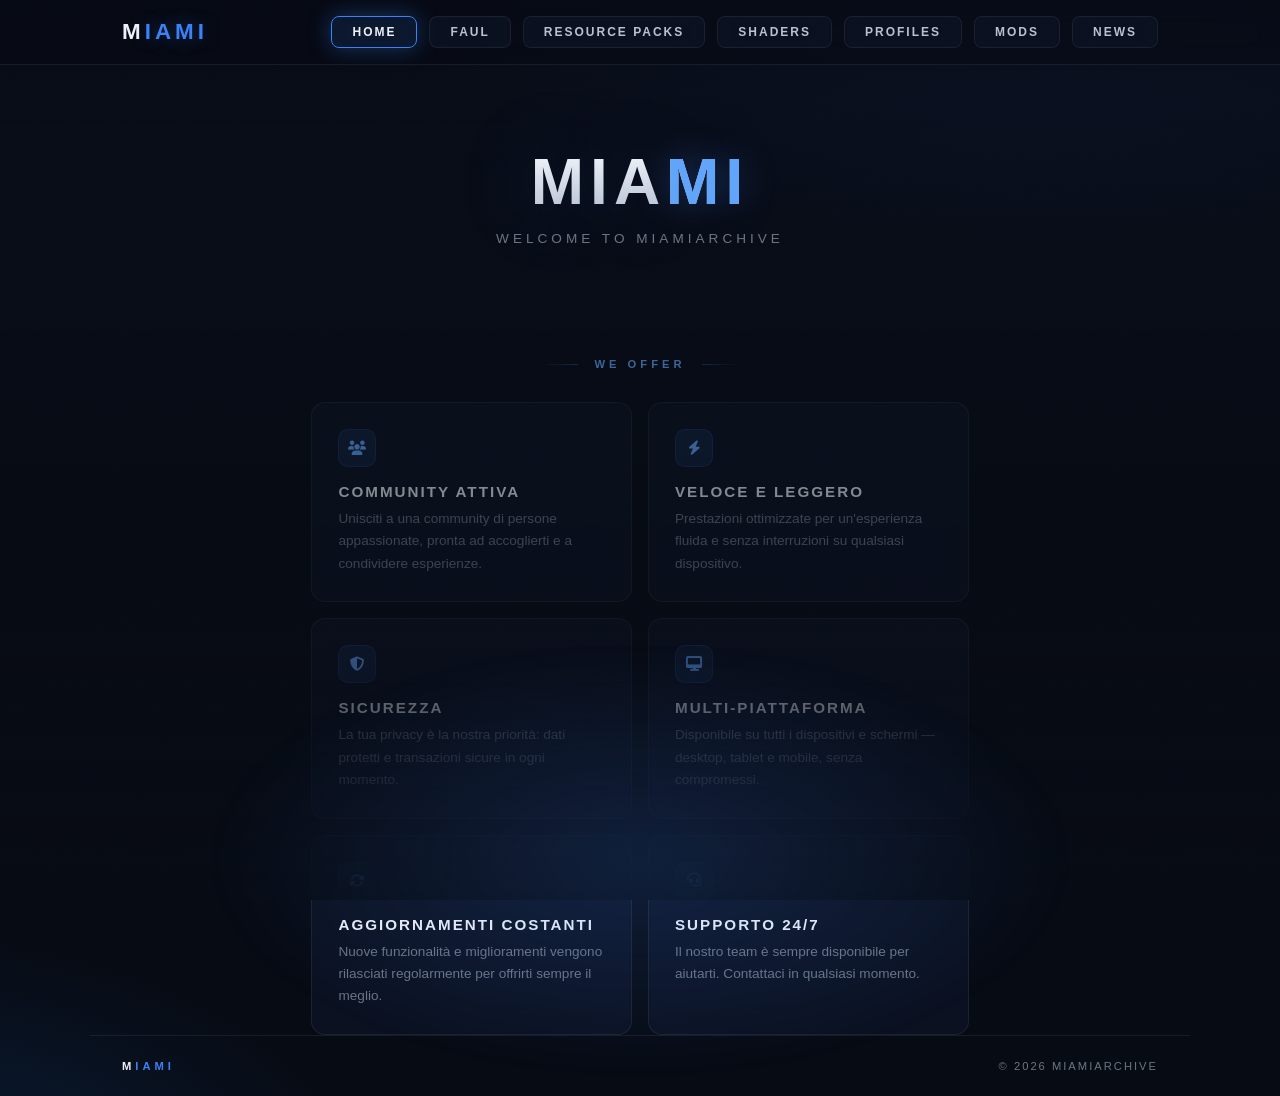
==== index.html @ 0b063feb "Compact Faul Client card, black thumb background, remove hero social icons" ====
<!DOCTYPE html>
<html lang="it">

<head>
    <meta charset="UTF-8">
    <meta name="viewport" content="width=device-width, initial-scale=1.0">
    <meta name="description" content="Welcome to MiamiArchive">
    <title>MIAMI - MiamiArchive</title>
    <link rel="icon" href="data:image/svg+xml,%3Csvg xmlns='http://www.w3.org/2000/svg' viewBox='0 0 64 64'%3E%3Crect width='64' height='64' rx='14' fill='%230e1526'/%3E%3Cpath d='M16 20c0-4 3-7 7-7h18c4 0 7 3 7 7v24c0 4-3 7-7 7H23c-4 0-7-3-7-7V20z' fill='%233b82f6'/%3E%3Ctext x='32' y='42' font-family='Arial' font-size='24' font-weight='800' fill='%23eef2f8' text-anchor='middle'>M</text%3E%3C/svg%3E">
    <link rel="stylesheet" href="style.css">
    <link rel="stylesheet" href="https://cdnjs.cloudflare.com/ajax/libs/font-awesome/6.4.0/css/all.min.css">
</head>

<body data-page="home">

    <!-- Sfondo video -->
    <video class="bg-video" autoplay muted loop playsinline>
        <source src="miami-bg.mp4" type="video/mp4">
    </video>
    <div class="bg-overlay"></div>
    <div class="accent-light"></div>
    <div class="grain"></div>

    <!-- NAVBAR -->
    <nav>
        <div class="nav-container">
            <a href="index.html" class="logo">M<span>IAMI</span></a>
            <button class="nav-toggle" id="navToggle" aria-label="Menu" aria-expanded="false">
                <i class="fa-solid fa-bars"></i>
            </button>
            <div class="nav-links" id="navLinks">
                <a href="index.html" class="active">Home</a><a href="clients.html">faul</a><a href="packs.html">Resource Packs</a><a href="shaders.html">Shaders</a><a href="profiles.html">Profiles</a><a href="mods.html">Mods</a><a href="news.html">News</a>
            </div>
        </div>
    </nav>

    <!-- HERO SECTION -->
    <section class="hero">
        <h1 class="main-title">MIA<em>MI</em></h1>
        <p class="subtitle">Welcome to MiamiArchive</p>
    </section>

    <!-- FEATURES SECTION -->
    <section id="features" class="features-section">
        <div class="section-header">
            <div class="line"></div>
            <span>We offer</span>
            <div class="line"></div>
        </div>

        <div class="features-grid">
            <div class="feature-card">
                <div class="icon-box"><i class="fa-solid fa-users"></i></div>
                <h3>Community Attiva</h3>
                <p>Unisciti a una community di persone appassionate, pronta ad accoglierti e a condividere esperienze.
                </p>
            </div>

            <div class="feature-card">
                <div class="icon-box"><i class="fa-solid fa-bolt"></i></div>
                <h3>Veloce e Leggero</h3>
                <p>Prestazioni ottimizzate per un'esperienza fluida e senza interruzioni su qualsiasi dispositivo.</p>
            </div>

            <div class="feature-card">
                <div class="icon-box"><i class="fa-solid fa-shield-halved"></i></div>
                <h3>Sicurezza</h3>
                <p>La tua privacy è la nostra priorità: dati protetti e transazioni sicure in ogni momento.</p>
            </div>

            <div class="feature-card">
                <div class="icon-box"><i class="fa-solid fa-desktop"></i></div>
                <h3>Multi-Piattaforma</h3>
                <p>Disponibile su tutti i dispositivi e schermi — desktop, tablet e mobile, senza compromessi.</p>
            </div>

            <div class="feature-card">
                <div class="icon-box"><i class="fa-solid fa-arrows-rotate"></i></div>
                <h3>Aggiornamenti Costanti</h3>
                <p>Nuove funzionalità e miglioramenti vengono rilasciati regolarmente per offrirti sempre il meglio.</p>
            </div>

            <div class="feature-card">
                <div class="icon-box"><i class="fa-solid fa-headset"></i></div>
                <h3>Supporto 24/7</h3>
                <p>Il nostro team è sempre disponibile per aiutarti. Contattaci in qualsiasi momento.</p>
            </div>
        </div>
    </section>

    <!-- FOOTER -->
    <footer>
        <span class="foot-logo">M<span>IAMI</span></span>
        <span>© 2026 MiamiArchive</span>
    </footer>

    <script src="app.js"></script>
</body>

</html>
---- style.css ----
:root {
    --bg: #070b14;
    --surface: #0e1526;
    --border: rgba(255, 255, 255, 0.07);
    --border-2: rgba(59, 130, 246, 0.18);
    --border-3: rgba(59, 130, 246, 0.35);
    --hi: #eef2f8;
    --mid: #b9c2d1;
    --lo: #6b7585;
    --lo-2: #4a5262;
    --accent: #3b82f6;
    --accent-bright: #60a5fa;
    --accent-dim: rgba(59, 130, 246, 0.12);
    --accent-glow: rgba(59, 130, 246, 0.35);
    --accent-deep: #1e3a8a;
    --ok: #4ade80;
    --ok-dim: rgba(34, 197, 94, 0.15);
    --warn: #fbbf24;
    --warn-dim: rgba(245, 158, 11, 0.15);
    --bad: #f87171;
    --bad-dim: rgba(239, 68, 68, 0.15);
}

* {
    margin: 0;
    padding: 0;
    box-sizing: border-box;
    font-family: -apple-system, BlinkMacSystemFont, "Segoe UI", Roboto, Helvetica, Arial, sans-serif;
}

body {
    color: var(--hi);
    overflow-x: hidden;
    min-height: 100vh;
    display: flex;
    flex-direction: column;
    /* Fallback gradiente quando il video non c'e' */
    background:
        radial-gradient(1200px 600px at 82% -10%, rgba(30, 58, 138, .55) 0%, transparent 60%),
        radial-gradient(900px 500px at -10% 110%, rgba(14, 51, 97, .5) 0%, transparent 55%),
        linear-gradient(180deg, #0a0f1d 0%, var(--bg) 45%);
}

/* Sfondo video */
.bg-video {
    position: fixed;
    top: 50%;
    left: 50%;
    min-width: 100%;
    min-height: 100%;
    width: auto;
    height: auto;
    transform: translate(-50%, -50%);
    z-index: 0;
    object-fit: cover;
    pointer-events: none;
    filter: brightness(.28) saturate(.8) contrast(1.05);
}

/* Overlay a gradiente: scuro in alto/basso, piu' trasparente al centro */
.bg-overlay {
    position: fixed;
    top: 0;
    left: 0;
    width: 100%;
    height: 100%;
    background: linear-gradient(180deg, rgba(7, 11, 20, .85) 0%, rgba(7, 11, 20, .4) 30%, rgba(7, 11, 20, .5) 70%, rgba(7, 11, 20, .96) 100%);
    z-index: 1;
    pointer-events: none;
}

/* Grana sottile sopra tutto */
.grain {
    position: fixed;
    inset: 0;
    z-index: 3;
    pointer-events: none;
    opacity: .05;
    mix-blend-mode: overlay;
    background-image: url("data:image/svg+xml,%3Csvg viewBox='0 0 256 256' xmlns='http://www.w3.org/2000/svg'%3E%3Cfilter id='n'%3E%3CfeTurbulence type='fractalNoise' baseFrequency='0.85' numOctaves='5' stitchTiles='stitch'/%3E%3C/filter%3E%3Crect width='100%25' height='100%25' filter='url(%23n)'/%3E%3C/svg%3E");
    background-size: 200px 200px;
}

/* Glow blu che respira in basso */
.accent-light {
    position: fixed;
    bottom: -180px;
    left: 50%;
    transform: translateX(-50%);
    width: 900px;
    height: 440px;
    background: radial-gradient(ellipse at center, var(--accent-glow) 0%, transparent 68%);
    z-index: 2;
    pointer-events: none;
    opacity: .5;
    filter: blur(14px);
    animation: breathe 6s ease-in-out infinite;
}

@keyframes breathe {

    0%,
    100% {
        opacity: .35;
    }

    50% {
        opacity: .7;
    }
}

/* NAVBAR */
nav {
    position: sticky;
    top: 0;
    background: rgba(7, 11, 20, .6);
    backdrop-filter: blur(12px);
    border-bottom: 1px solid var(--border);
    z-index: 100;
}

.nav-container {
    max-width: 1100px;
    margin: 0 auto;
    padding: 1rem 2rem;
    display: flex;
    justify-content: space-between;
    align-items: center;
    gap: 1rem;
}

.logo {
    font-size: 1.4rem;
    font-weight: 800;
    color: var(--hi);
    text-decoration: none;
    letter-spacing: 4px;
    text-transform: uppercase;
}

.logo span {
    color: var(--accent);
    text-shadow: 0 0 18px var(--accent-glow);
}

.nav-links {
    display: flex;
    gap: 12px;
    flex-wrap: wrap;
    justify-content: center;
}

.nav-links a {
    color: var(--mid);
    text-decoration: none;
    font-size: 0.75rem;
    font-weight: 600;
    letter-spacing: 2px;
    text-transform: uppercase;
    padding: 8px 20px;
    border: 1px solid var(--border);
    border-radius: 8px;
    background: rgba(14, 21, 38, .7);
    backdrop-filter: blur(12px);
    transition: all .3s cubic-bezier(0.16, 1, 0.3, 1);
}

.nav-links a:hover,
.nav-links a.active {
    border-color: var(--accent);
    color: var(--hi);
    background: var(--accent-dim);
    box-shadow: 0 0 22px var(--accent-glow);
}

.nav-toggle {
    display: none;
    width: 40px;
    height: 40px;
    border-radius: 10px;
    background: rgba(14, 21, 38, .7);
    border: 1px solid var(--border);
    color: var(--mid);
    font-size: 1rem;
    cursor: pointer;
    align-items: center;
    justify-content: center;
    transition: all .3s cubic-bezier(0.16, 1, 0.3, 1);
}

.nav-toggle:hover {
    color: var(--accent-bright);
    border-color: var(--accent);
}

/* HERO */
.hero {
    position: relative;
    z-index: 4;
    text-align: center;
    padding: 5rem 1rem 3rem 1rem;
    max-width: 800px;
    margin: 0 auto;
}

.hero,
.features-section,
.category-section,
footer {
    background: transparent;
}

.main-title {
    font-size: clamp(2.4rem, 9vw, 4rem);
    font-weight: 900;
    letter-spacing: 6px;
    text-transform: uppercase;
    color: var(--hi);
    background: linear-gradient(180deg, #ffffff 0%, var(--mid) 100%);
    -webkit-background-clip: text;
    background-clip: text;
    -webkit-text-fill-color: transparent;
    text-shadow: 0 0 80px rgba(59, 130, 246, .25);
}

.main-title em {
    font-style: normal;
    color: var(--accent-bright);
    -webkit-text-fill-color: var(--accent-bright);
    text-shadow: 0 0 34px var(--accent-glow);
}

.subtitle {
    color: var(--lo);
    font-size: 0.85rem;
    letter-spacing: 4px;
    text-transform: uppercase;
    margin-top: 0.75rem;
}

/* SECTIONS */
.section-header {
    display: flex;
    align-items: center;
    justify-content: center;
    gap: 16px;
    max-width: 900px;
    margin: 4rem auto 2rem auto;
    padding: 0 1rem;
}

.section-header span {
    text-transform: uppercase;
    font-size: 0.7rem;
    letter-spacing: 4px;
    color: var(--accent-bright);
    font-weight: 600;
}

.section-header .line {
    width: 36px;
    height: 1px;
    background: linear-gradient(90deg, transparent, var(--accent-deep));
}

.section-header .line:last-child {
    background: linear-gradient(90deg, var(--accent-deep), transparent);
}

/* FEATURES GRID */
.features-section {
    max-width: 1000px;
    margin: 0 auto;
    padding: 0 1.5rem;
}

.features-grid {
    display: grid;
    grid-template-columns: repeat(auto-fit, minmax(280px, 1fr));
    gap: 16px;
}

.feature-card,
.card {
    background: rgba(14, 21, 38, .75);
    backdrop-filter: blur(16px);
    border: 1px solid var(--border);
    border-radius: 14px;
    transition: all .35s cubic-bezier(0.16, 1, 0.3, 1);
}

.feature-card {
    padding: 26px;
}

.feature-card:hover,
.card:hover {
    border-color: var(--border-2);
    transform: translateY(-3px);
    box-shadow: 0 12px 34px rgba(0, 0, 0, .45), 0 0 26px var(--accent-glow);
}

.icon-box {
    width: 38px;
    height: 38px;
    background: var(--accent-dim);
    border: 1px solid var(--border-2);
    color: var(--accent-bright);
    border-radius: 10px;
    display: flex;
    align-items: center;
    justify-content: center;
    margin-bottom: 16px;
    font-size: 0.9rem;
}

.feature-card h3 {
    color: var(--hi);
    font-size: 0.95rem;
    letter-spacing: 2px;
    text-transform: uppercase;
    margin-bottom: 0.5rem;
}

.feature-card p {
    color: var(--lo);
    font-size: 0.85rem;
    line-height: 1.65;
}

/* PAGINE CATEGORIA */
.category-section {
    position: relative;
    z-index: 4;
    max-width: 1000px;
    margin: 0 auto;
    padding: 3rem 1.5rem 4rem 1.5rem;
    width: 100%;
}

.page-header {
    text-align: center;
    margin-bottom: 2.5rem;
}

.page-header h2 {
    font-size: clamp(1.6rem, 5vw, 2rem);
    font-weight: 900;
    letter-spacing: 4px;
    text-transform: uppercase;
    color: var(--hi);
    background: linear-gradient(180deg, #ffffff 0%, var(--mid) 100%);
    -webkit-background-clip: text;
    background-clip: text;
    -webkit-text-fill-color: transparent;
    text-shadow: 0 0 60px rgba(59, 130, 246, .25);
}

.page-header p {
    color: var(--lo);
    font-size: 0.85rem;
    letter-spacing: 3px;
    text-transform: uppercase;
    margin-top: 0.75rem;
}

/* CARD GRID */
.cards-grid {
    display: grid;
    grid-template-columns: repeat(auto-fill, minmax(260px, 1fr));
    gap: 16px;
}

.card {
    overflow: hidden;
    display: flex;
    flex-direction: column;
}

.card-thumb {
    display: flex;
    align-items: center;
    justify-content: center;
    aspect-ratio: 16 / 6;
    background: linear-gradient(135deg,
            hsl(var(--t) 65% 24%) 0%,
            hsl(calc(var(--t) + 45) 70% 12%) 100%);
    color: rgba(238, 242, 248, .85);
    font-size: 2.2rem;
    text-decoration: none;
    transition: all .35s cubic-bezier(0.16, 1, 0.3, 1);
}

.card-thumb--img {
    background: #000;
}

.card-thumb-img {
    width: 100%;
    height: 100%;
    object-fit: contain;
    display: block;
}

.card:hover .card-thumb {
    color: #fff;
    filter: brightness(1.15);
}

.card-body {
    padding: 14px 16px 16px 16px;
    display: flex;
    flex-direction: column;
    gap: 8px;
    flex: 1;
}

.card-body h3 {
    font-size: 0.95rem;
    letter-spacing: 1.5px;
    text-transform: uppercase;
}

.card-body h3 a {
    color: var(--hi);
    text-decoration: none;
    transition: color .3s;
}

.card-body h3 a:hover {
    color: var(--accent-bright);
}

.card-desc {
    color: var(--lo);
    font-size: 0.8rem;
    line-height: 1.6;
    flex: 1;
}

.card-meta {
    display: flex;
    flex-wrap: wrap;
    align-items: center;
    gap: 8px;
    margin-top: auto;
}

.chip {
    display: inline-flex;
    align-items: center;
    gap: 6px;
    padding: 0.2rem 0.6rem;
    border-radius: 8px;
    border: 1px solid var(--border);
    background: rgba(7, 11, 20, .5);
    color: var(--mid);
    font-size: 0.7rem;
    letter-spacing: 1px;
    text-transform: uppercase;
}

.chip i {
    color: var(--lo-2);
    font-size: 0.65rem;
}

/* STATUS */
.status {
    display: inline-block;
    padding: 0.2rem 0.6rem;
    border-radius: 12px;
    font-size: 0.7rem;
    font-weight: 700;
    letter-spacing: 1.5px;
    text-transform: uppercase;
    margin-left: auto;
}

.status.working {
    background: var(--ok-dim);
    color: var(--ok);
    border: 1px solid rgba(34, 197, 94, .25);
}

.status.soon {
    background: var(--warn-dim);
    color: var(--warn);
    border: 1px solid rgba(245, 158, 11, .25);
}

.status.outdated {
    background: var(--bad-dim);
    color: var(--bad);
    border: 1px solid rgba(239, 68, 68, .25);
}

/* NEWS */
.news-grid {
    display: grid;
    grid-template-columns: repeat(auto-fill, minmax(280px, 1fr));
    gap: 16px;
}

.news-card {
    background: rgba(14, 21, 38, .75);
    backdrop-filter: blur(16px);
    border: 1px solid var(--border);
    border-radius: 14px;
    padding: 22px;
    transition: all .35s cubic-bezier(0.16, 1, 0.3, 1);
}

.news-card:hover {
    border-color: var(--border-2);
    transform: translateY(-3px);
    box-shadow: 0 12px 34px rgba(0, 0, 0, .45), 0 0 26px var(--accent-glow);
}

.news-date {
    color: var(--accent-bright);
    font-size: 0.7rem;
    letter-spacing: 2px;
    text-transform: uppercase;
    margin-bottom: 0.6rem;
}

.news-card h3 {
    color: var(--hi);
    font-size: 0.95rem;
    letter-spacing: 1px;
    margin-bottom: 0.5rem;
}

.news-card p {
    color: var(--lo);
    font-size: 0.85rem;
    line-height: 1.65;
}

/* FOOTER */
footer {
    position: relative;
    z-index: 4;
    margin-top: auto;
    border-top: 1px solid var(--border);
    padding: 1.5rem 2rem;
    display: flex;
    justify-content: space-between;
    align-items: center;
    gap: 1rem;
    color: var(--lo);
    font-size: 0.7rem;
    letter-spacing: 2px;
    text-transform: uppercase;
    max-width: 1100px;
    width: 100%;
    margin-left: auto;
    margin-right: auto;
}

footer .foot-logo {
    color: var(--hi);
    font-weight: 800;
    letter-spacing: 4px;
}

footer .foot-logo span {
    color: var(--accent);
}

/* RESPONSIVE */
@media (max-width: 820px) {

    .nav-container {
        padding: 0.85rem 1.25rem;
    }

    .nav-toggle {
        display: flex;
    }

    .nav-links {
        position: absolute;
        top: 100%;
        left: 0;
        right: 0;
        flex-direction: column;
        align-items: stretch;
        gap: 8px;
        padding: 1rem 1.25rem 1.25rem 1.25rem;
        background: rgba(7, 11, 20, .92);
        backdrop-filter: blur(16px);
        border-bottom: 1px solid var(--border);
        opacity: 0;
        transform: translateY(-8px);
        pointer-events: none;
        transition: all .3s cubic-bezier(0.16, 1, 0.3, 1);
    }

    .nav-links.open {
        opacity: 1;
        transform: translateY(0);
        pointer-events: auto;
    }

    .nav-links a {
        text-align: center;
        padding: 12px 20px;
    }

    .hero {
        padding-top: 3.5rem;
    }

    .cards-grid,
    .news-grid {
        grid-template-columns: 1fr;
    }

    footer {
        flex-direction: column;
        text-align: center;
        padding: 1.5rem 1.25rem;
    }
}
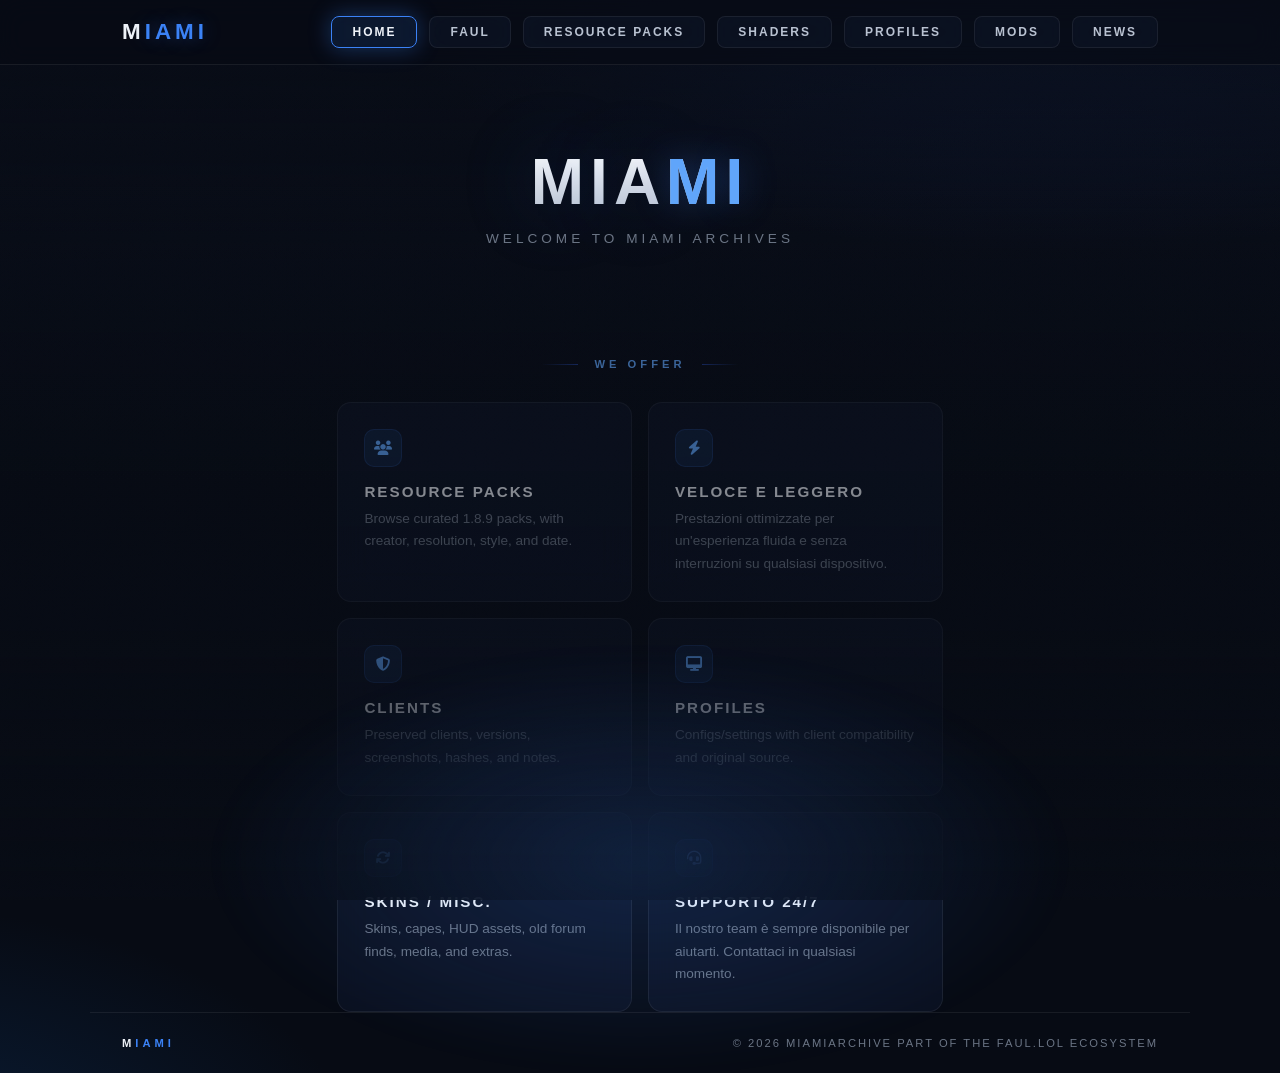
==== commit b386b0a0: "Update index.html" ====
--- a/index.html
+++ b/index.html
@@ -5,7 +5,7 @@
     <meta charset="UTF-8">
     <meta name="viewport" content="width=device-width, initial-scale=1.0">
     <meta name="description" content="Welcome to MiamiArchive">
-    <title>MIAMI - MiamiArchive</title>
+    <title>miami://archive</title>
     <link rel="icon" href="data:image/svg+xml,%3Csvg xmlns='http://www.w3.org/2000/svg' viewBox='0 0 64 64'%3E%3Crect width='64' height='64' rx='14' fill='%230e1526'/%3E%3Cpath d='M16 20c0-4 3-7 7-7h18c4 0 7 3 7 7v24c0 4-3 7-7 7H23c-4 0-7-3-7-7V20z' fill='%233b82f6'/%3E%3Ctext x='32' y='42' font-family='Arial' font-size='24' font-weight='800' fill='%23eef2f8' text-anchor='middle'>M</text%3E%3C/svg%3E">
     <link rel="stylesheet" href="style.css">
     <link rel="stylesheet" href="https://cdnjs.cloudflare.com/ajax/libs/font-awesome/6.4.0/css/all.min.css">
@@ -37,7 +37,7 @@
     <!-- HERO SECTION -->
     <section class="hero">
         <h1 class="main-title">MIA<em>MI</em></h1>
-        <p class="subtitle">Welcome to MiamiArchive</p>
+        <p class="subtitle">Welcome to miami archives</p>
     </section>
 
     <!-- FEATURES SECTION -->
@@ -51,8 +51,8 @@
         <div class="features-grid">
             <div class="feature-card">
                 <div class="icon-box"><i class="fa-solid fa-users"></i></div>
-                <h3>Community Attiva</h3>
-                <p>Unisciti a una community di persone appassionate, pronta ad accoglierti e a condividere esperienze.
+                <h3>Resource Packs</h3>
+                <p>Browse curated 1.8.9 packs, with creator, resolution, style, and date.
                 </p>
             </div>
 
@@ -64,20 +64,20 @@
 
             <div class="feature-card">
                 <div class="icon-box"><i class="fa-solid fa-shield-halved"></i></div>
-                <h3>Sicurezza</h3>
-                <p>La tua privacy è la nostra priorità: dati protetti e transazioni sicure in ogni momento.</p>
+                <h3>Clients</h3>
+                <p>Preserved clients, versions, screenshots, hashes, and notes.</p>
             </div>
 
             <div class="feature-card">
                 <div class="icon-box"><i class="fa-solid fa-desktop"></i></div>
-                <h3>Multi-Piattaforma</h3>
-                <p>Disponibile su tutti i dispositivi e schermi — desktop, tablet e mobile, senza compromessi.</p>
+                <h3>Profiles</h3>
+                <p>Configs/settings with client compatibility and original source.</p>
             </div>
 
             <div class="feature-card">
                 <div class="icon-box"><i class="fa-solid fa-arrows-rotate"></i></div>
-                <h3>Aggiornamenti Costanti</h3>
-                <p>Nuove funzionalità e miglioramenti vengono rilasciati regolarmente per offrirti sempre il meglio.</p>
+                <h3>Skins / Misc.</h3>
+                <p>Skins, capes, HUD assets, old forum finds, media, and extras.</p>
             </div>
 
             <div class="feature-card">
@@ -91,10 +91,10 @@
     <!-- FOOTER -->
     <footer>
         <span class="foot-logo">M<span>IAMI</span></span>
-        <span>© 2026 MiamiArchive</span>
+        <span>© 2026 MiamiArchive Part Of the faul.lol EcoSystem</span>
     </footer>
 
     <script src="app.js"></script>
 </body>
 
-</html>+</html>
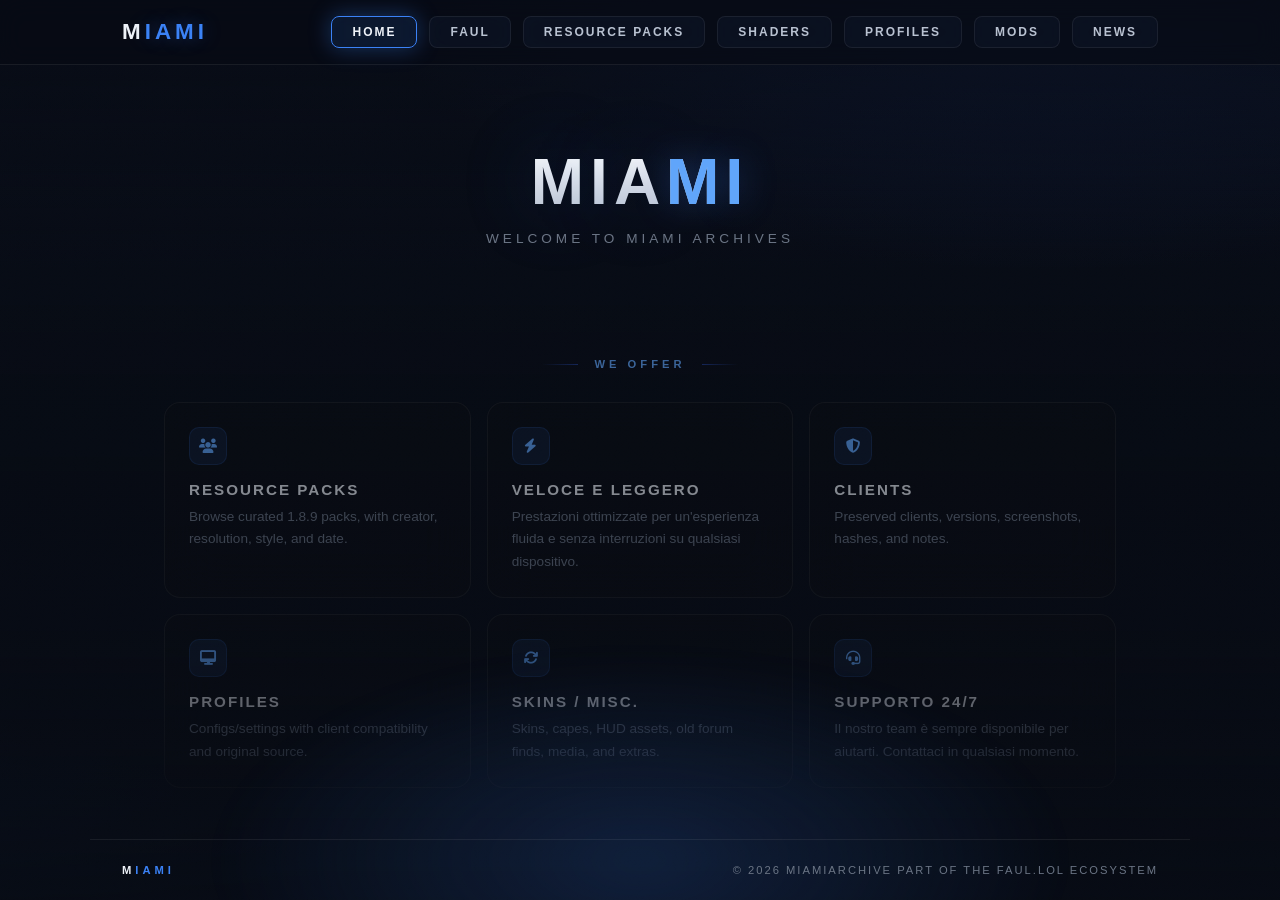
==== commit a11b57e5: "Integrate web edits into template sources, 3x2 card grid" ====
--- a/index.html
+++ b/index.html
@@ -97,4 +97,4 @@
     <script src="app.js"></script>
 </body>
 
-</html>
+</html>
--- a/style.css
+++ b/style.css
@@ -276,28 +276,28 @@
 
 .features-grid {
     display: grid;
-    grid-template-columns: repeat(auto-fit, minmax(280px, 1fr));
+    grid-template-columns: repeat(3, 1fr);
     gap: 16px;
 }
 
 .feature-card,
 .card {
-    background: rgba(14, 21, 38, .75);
-    backdrop-filter: blur(16px);
+    background: rgba(10, 13, 18, .6);
+    backdrop-filter: blur(24px);
     border: 1px solid var(--border);
-    border-radius: 14px;
-    transition: all .35s cubic-bezier(0.16, 1, 0.3, 1);
+    border-radius: 16px;
+    transition: all .3s ease;
 }
 
 .feature-card {
-    padding: 26px;
+    padding: 24px;
 }
 
 .feature-card:hover,
 .card:hover {
     border-color: var(--border-2);
-    transform: translateY(-3px);
-    box-shadow: 0 12px 34px rgba(0, 0, 0, .45), 0 0 26px var(--accent-glow);
+    transform: translateY(-2px);
+    box-shadow: 0 8px 24px rgba(0, 0, 0, .3), 0 0 20px var(--accent-glow);
 }
 
 .icon-box {
@@ -367,7 +367,7 @@
 /* CARD GRID */
 .cards-grid {
     display: grid;
-    grid-template-columns: repeat(auto-fill, minmax(260px, 1fr));
+    grid-template-columns: repeat(3, 1fr);
     gap: 16px;
 }
 
@@ -375,20 +375,23 @@
     overflow: hidden;
     display: flex;
     flex-direction: column;
+    padding: 24px;
 }
 
 .card-thumb {
+    width: 44px;
+    height: 44px;
     display: flex;
     align-items: center;
     justify-content: center;
-    aspect-ratio: 16 / 6;
     background: linear-gradient(135deg,
             hsl(var(--t) 65% 24%) 0%,
             hsl(calc(var(--t) + 45) 70% 12%) 100%);
     color: rgba(238, 242, 248, .85);
-    font-size: 2.2rem;
+    font-size: 1.15rem;
     text-decoration: none;
-    transition: all .35s cubic-bezier(0.16, 1, 0.3, 1);
+    border-radius: 12px;
+    transition: all .3s ease;
 }
 
 .card-thumb--img {
@@ -400,6 +403,7 @@
     height: 100%;
     object-fit: contain;
     display: block;
+    padding: 8px;
 }
 
 .card:hover .card-thumb {
@@ -408,11 +412,11 @@
 }
 
 .card-body {
-    padding: 14px 16px 16px 16px;
     display: flex;
     flex-direction: column;
     gap: 8px;
     flex: 1;
+    margin-top: 14px;
 }
 
 .card-body h3 {
@@ -570,6 +574,15 @@
 }
 
 /* RESPONSIVE */
+@media (max-width: 1000px) {
+
+    .cards-grid,
+    .features-grid,
+    .news-grid {
+        grid-template-columns: repeat(2, 1fr);
+    }
+}
+
 @media (max-width: 820px) {
 
     .nav-container {
@@ -614,6 +627,7 @@
     }
 
     .cards-grid,
+    .features-grid,
     .news-grid {
         grid-template-columns: 1fr;
     }
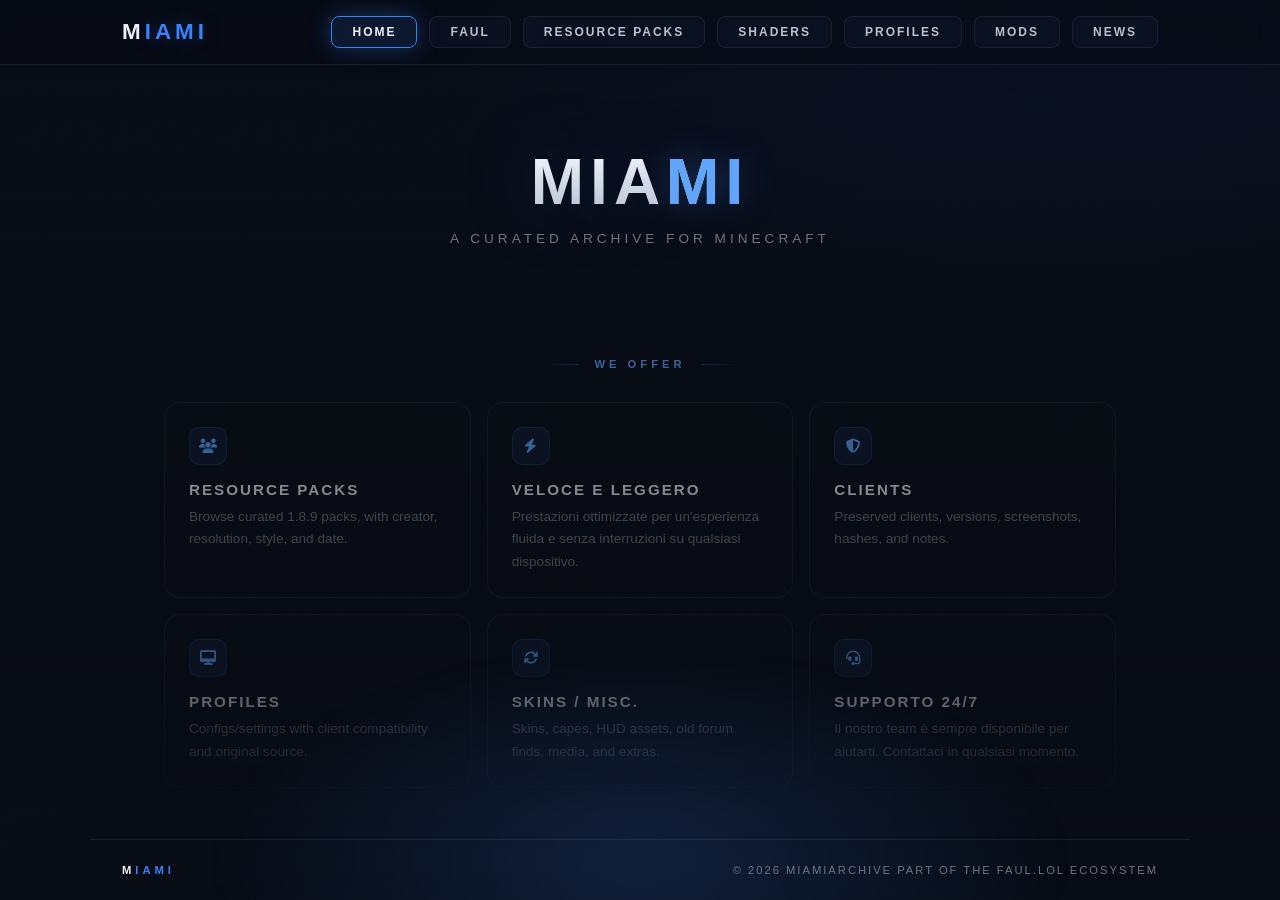
==== commit 4c54d85b: "Update index.html" ====
--- a/index.html
+++ b/index.html
@@ -37,7 +37,7 @@
     <!-- HERO SECTION -->
     <section class="hero">
         <h1 class="main-title">MIA<em>MI</em></h1>
-        <p class="subtitle">Welcome to miami archives</p>
+        <p class="subtitle">A curated archive for Minecraft</p>
     </section>
 
     <!-- FEATURES SECTION -->
@@ -97,4 +97,4 @@
     <script src="app.js"></script>
 </body>
 
-</html>+</html>
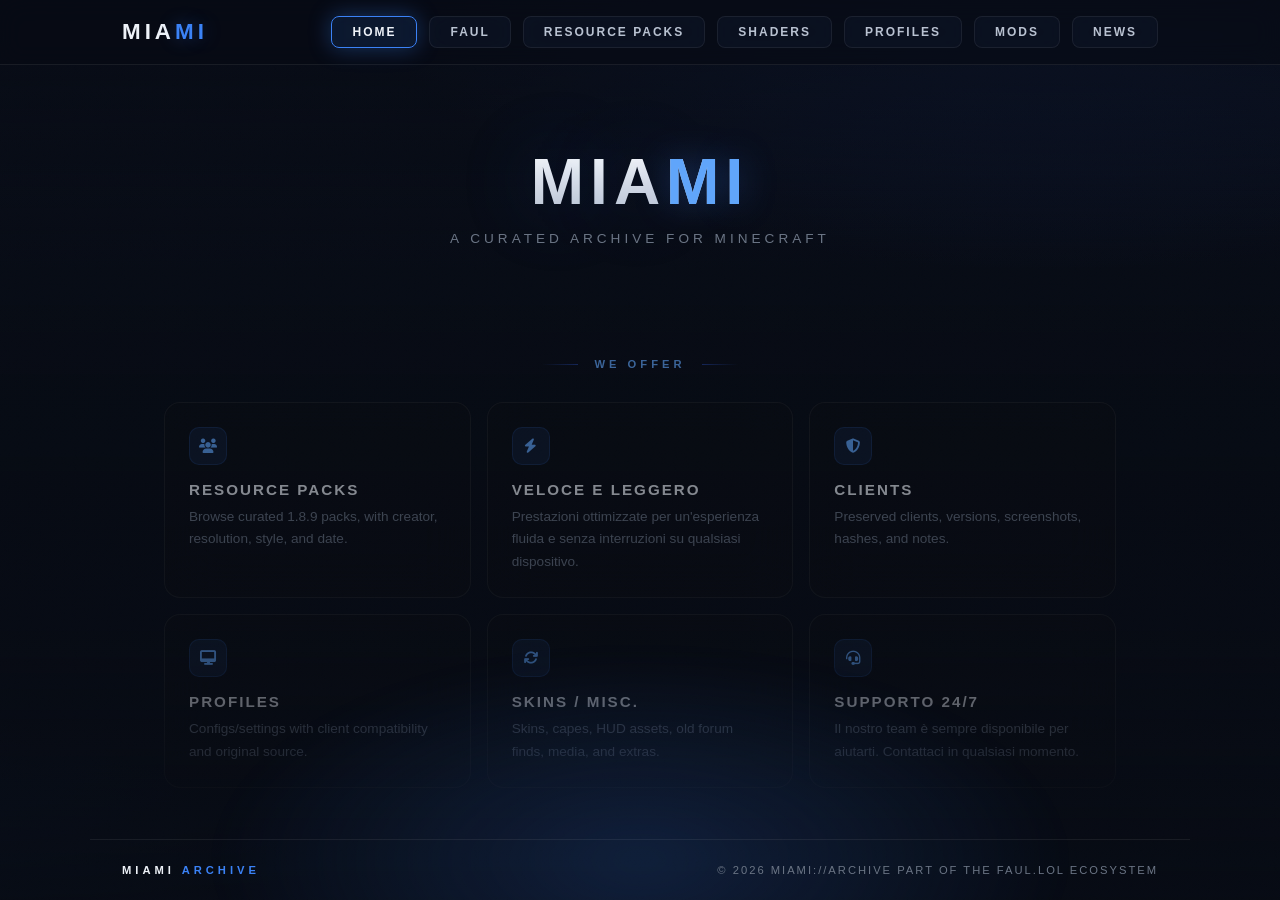
==== commit 674ff390: "Update logo and footer text in index.html" ====
--- a/index.html
+++ b/index.html
@@ -24,7 +24,7 @@
     <!-- NAVBAR -->
     <nav>
         <div class="nav-container">
-            <a href="index.html" class="logo">M<span>IAMI</span></a>
+            <a href="index.html" class="logo">MIA<span>MI</span></a>
             <button class="nav-toggle" id="navToggle" aria-label="Menu" aria-expanded="false">
                 <i class="fa-solid fa-bars"></i>
             </button>
@@ -90,8 +90,8 @@
 
     <!-- FOOTER -->
     <footer>
-        <span class="foot-logo">M<span>IAMI</span></span>
-        <span>© 2026 MiamiArchive Part Of the faul.lol EcoSystem</span>
+        <span class="foot-logo">MIAMI<span> ARCHIVE</span></span>
+        <span>© 2026 Miami://Archive Part Of the faul.lol EcoSystem</span>
     </footer>
 
     <script src="app.js"></script>
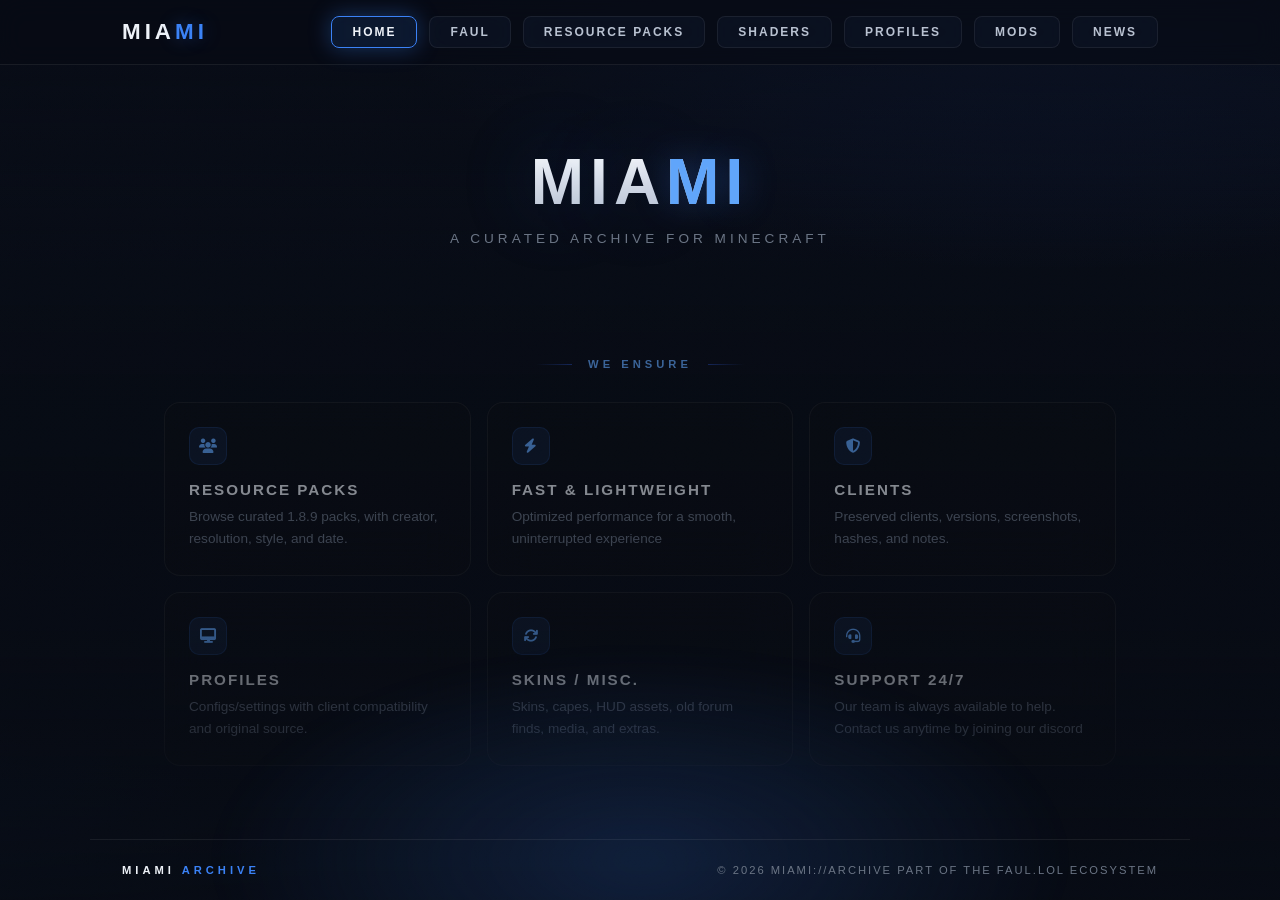
==== commit 86e038cd: "Update index.html" ====
--- a/index.html
+++ b/index.html
@@ -44,7 +44,7 @@
     <section id="features" class="features-section">
         <div class="section-header">
             <div class="line"></div>
-            <span>We offer</span>
+            <span>We Ensure</span>
             <div class="line"></div>
         </div>
 
@@ -58,8 +58,8 @@
 
             <div class="feature-card">
                 <div class="icon-box"><i class="fa-solid fa-bolt"></i></div>
-                <h3>Veloce e Leggero</h3>
-                <p>Prestazioni ottimizzate per un'esperienza fluida e senza interruzioni su qualsiasi dispositivo.</p>
+                <h3>Fast & Lightweight</h3>
+                <p>Optimized performance for a smooth, uninterrupted experience</p>
             </div>
 
             <div class="feature-card">
@@ -82,8 +82,8 @@
 
             <div class="feature-card">
                 <div class="icon-box"><i class="fa-solid fa-headset"></i></div>
-                <h3>Supporto 24/7</h3>
-                <p>Il nostro team è sempre disponibile per aiutarti. Contattaci in qualsiasi momento.</p>
+                <h3>Support 24/7</h3>
+                <p>Our team is always available to help. Contact us anytime by joining our discord</p>
             </div>
         </div>
     </section>
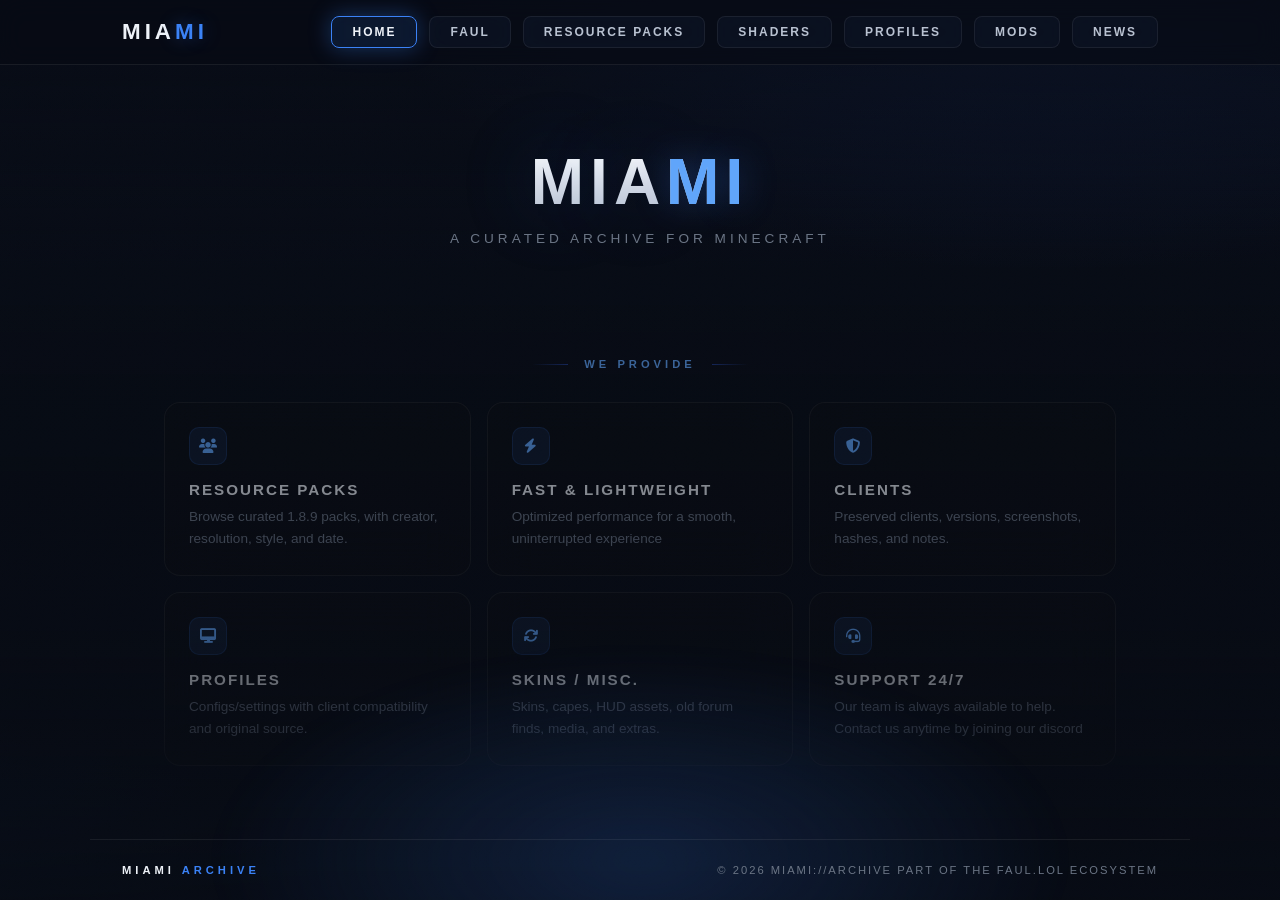
==== commit 05b7e6c4: "Update index.html" ====
--- a/index.html
+++ b/index.html
@@ -44,7 +44,7 @@
     <section id="features" class="features-section">
         <div class="section-header">
             <div class="line"></div>
-            <span>We Ensure</span>
+            <span>We Provide</span>
             <div class="line"></div>
         </div>
 
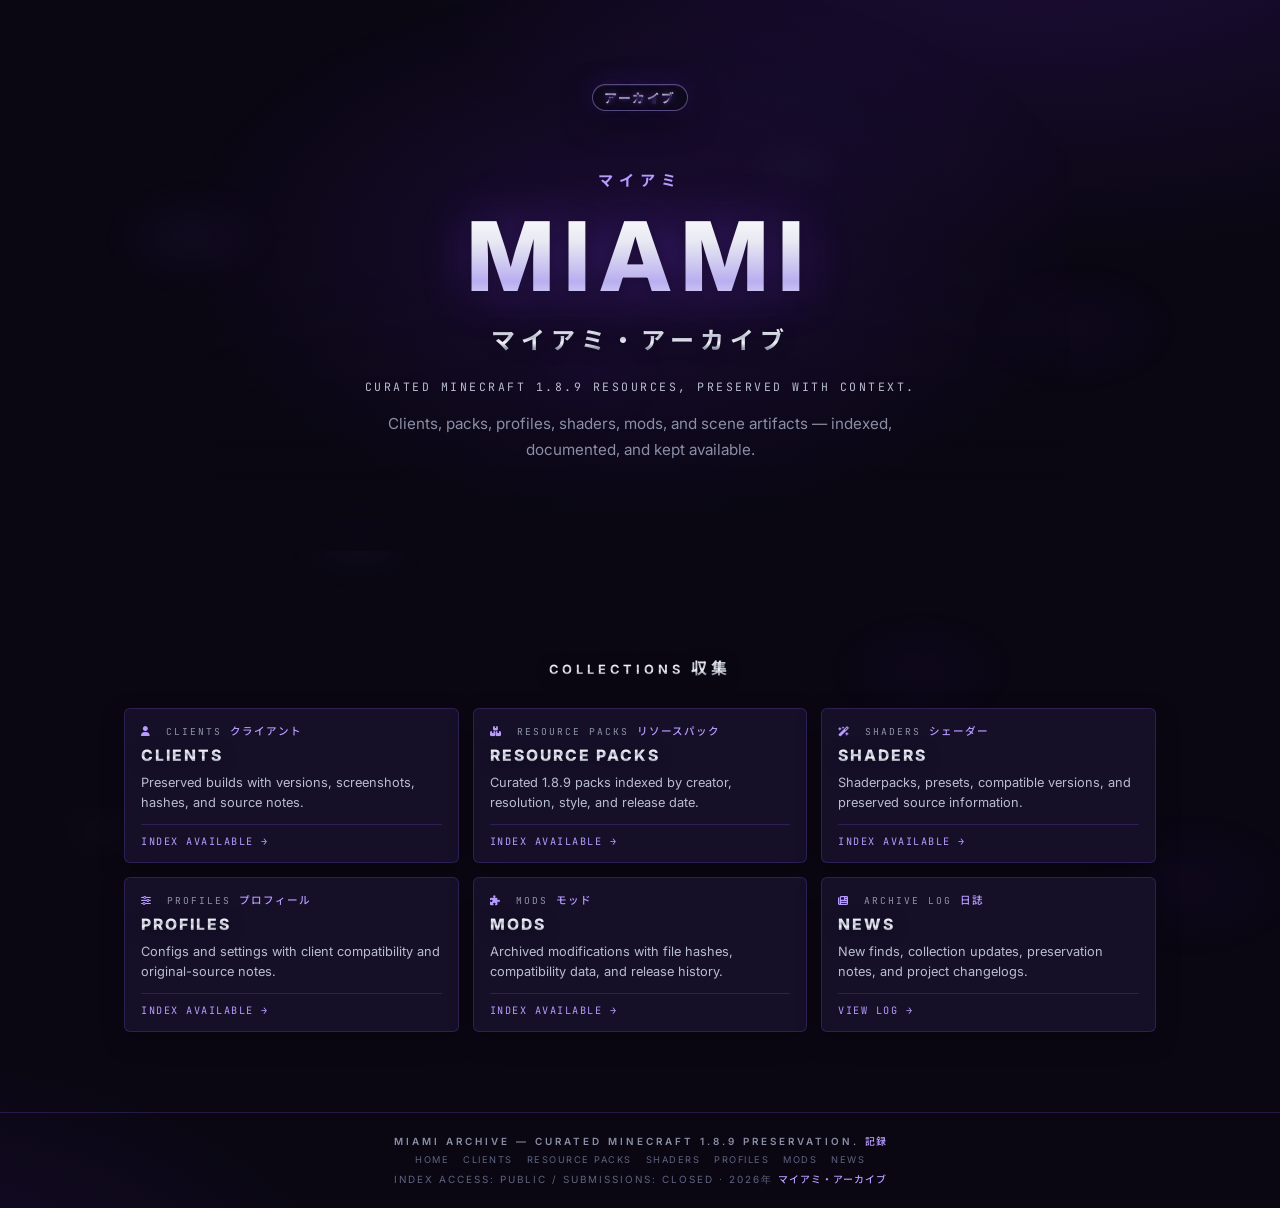
==== commit 933f809c: "Initial commit: MIAMI archive site" ====
--- a/index.html
+++ b/index.html
@@ -1,100 +1,107 @@
 <!DOCTYPE html>
-<html lang="it">
+<html lang="en">
 
 <head>
     <meta charset="UTF-8">
     <meta name="viewport" content="width=device-width, initial-scale=1.0">
     <meta name="description" content="Welcome to MiamiArchive">
-    <title>miami://archive</title>
-    <link rel="icon" href="data:image/svg+xml,%3Csvg xmlns='http://www.w3.org/2000/svg' viewBox='0 0 64 64'%3E%3Crect width='64' height='64' rx='14' fill='%230e1526'/%3E%3Cpath d='M16 20c0-4 3-7 7-7h18c4 0 7 3 7 7v24c0 4-3 7-7 7H23c-4 0-7-3-7-7V20z' fill='%233b82f6'/%3E%3Ctext x='32' y='42' font-family='Arial' font-size='24' font-weight='800' fill='%23eef2f8' text-anchor='middle'>M</text%3E%3C/svg%3E">
+    <title>miami//</title>
+    <link rel="icon" href="data:image/svg+xml,%3Csvg xmlns='http://www.w3.org/2000/svg' viewBox='0 0 64 64'%3E%3Crect width='64' height='64' rx='12' fill='%23140e26'/%3E%3Ctext x='32' y='44' font-family='Arial' font-size='26' font-weight='800' fill='%23c9ccd8' text-anchor='middle'>M</text%3E%3C/svg%3E">
+    <link rel="preconnect" href="https://fonts.googleapis.com">
+    <link rel="preconnect" href="https://fonts.gstatic.com" crossorigin>
+    <link href="https://fonts.googleapis.com/css2?family=Inter:wght@400;500;600;700;800&family=JetBrains+Mono:wght@400;500;600&family=Noto+Sans+JP:wght@500;700;900&display=swap" rel="stylesheet">
     <link rel="stylesheet" href="style.css">
     <link rel="stylesheet" href="https://cdnjs.cloudflare.com/ajax/libs/font-awesome/6.4.0/css/all.min.css">
 </head>
 
 <body data-page="home">
 
-    <!-- Sfondo video -->
-    <video class="bg-video" autoplay muted loop playsinline>
-        <source src="miami-bg.mp4" type="video/mp4">
-    </video>
-    <div class="bg-overlay"></div>
-    <div class="accent-light"></div>
-    <div class="grain"></div>
+    <!-- Texture -->
+    <div class="camo" aria-hidden="true"></div>
+    <div class="scanlines" aria-hidden="true"></div>
 
-    <!-- NAVBAR -->
-    <nav>
-        <div class="nav-container">
-            <a href="index.html" class="logo">MIA<span>MI</span></a>
-            <button class="nav-toggle" id="navToggle" aria-label="Menu" aria-expanded="false">
-                <i class="fa-solid fa-bars"></i>
-            </button>
-            <div class="nav-links" id="navLinks">
-                <a href="index.html" class="active">Home</a><a href="clients.html">faul</a><a href="packs.html">Resource Packs</a><a href="shaders.html">Shaders</a><a href="profiles.html">Profiles</a><a href="mods.html">Mods</a><a href="news.html">News</a>
-            </div>
-        </div>
-    </nav>
+    <!-- NAVBAR: solo アーカイブ -->
+    <header>
+        <nav>
+            <a class="logo" href="./index.html" aria-label="MIAMI archive home">
+                <span class="logo-jp" lang="ja">アーカイブ</span>
+            </a>
+        </nav>
+    </header>
 
-    <!-- HERO SECTION -->
+    <main>
+
+    <!-- HERO -->
     <section class="hero">
-        <h1 class="main-title">MIA<em>MI</em></h1>
-        <p class="subtitle">A curated archive for Minecraft</p>
+        <video class="hero-video" autoplay muted loop playsinline preload="metadata" src="bg.mp4" aria-hidden="true"></video>
+        <p class="eyebrow reveal"><span class="jp" lang="ja">マイアミ</span></p>
+        <h1 class="main-title chrome-text reveal" style="--d:.08s">MIAMI</h1>
+        <p class="hero-jp chrome-text reveal" style="--d:.16s" lang="ja">マイアミ・アーカイブ</p>
+        <p class="subtitle reveal" style="--d:.24s">CURATED MINECRAFT 1.8.9 RESOURCES, PRESERVED WITH CONTEXT.</p>
+        <p class="description reveal" style="--d:.32s">Clients, packs, profiles, shaders, mods, and scene artifacts — indexed, documented, and kept available.</p>
     </section>
 
-    <!-- FEATURES SECTION -->
-    <section id="features" class="features-section">
-        <div class="section-header">
-            <div class="line"></div>
-            <span>We Provide</span>
-            <div class="line"></div>
-        </div>
+    <!-- COLLECTIONS -->
+    <section id="collections" class="collections" aria-label="Collections">
+        <h2 class="section-label reveal"><span class="chrome-text">Collections</span> <span class="jp chrome-text" lang="ja">収集</span></h2>
 
-        <div class="features-grid">
-            <div class="feature-card">
-                <div class="icon-box"><i class="fa-solid fa-users"></i></div>
-                <h3>Resource Packs</h3>
-                <p>Browse curated 1.8.9 packs, with creator, resolution, style, and date.
-                </p>
-            </div>
+        <div class="collections-grid">
+            <a class="collection-card reveal" href="./clients.html">
+                <span class="collection-id"><i class="fa-solid fa-user"></i> CLIENTS <span class="jp" lang="ja">クライアント</span></span>
+                <h3 class="chrome-text">Clients</h3>
+                <p>Preserved builds with versions, screenshots, hashes, and source notes.</p>
+                <span class="collection-action">INDEX AVAILABLE →</span>
+            </a>
 
-            <div class="feature-card">
-                <div class="icon-box"><i class="fa-solid fa-bolt"></i></div>
-                <h3>Fast & Lightweight</h3>
-                <p>Optimized performance for a smooth, uninterrupted experience</p>
-            </div>
+            <a class="collection-card reveal" href="./packs.html" style="--d:.06s">
+                <span class="collection-id"><i class="fa-solid fa-boxes-stacked"></i> RESOURCE PACKS <span class="jp" lang="ja">リソースパック</span></span>
+                <h3 class="chrome-text">Resource Packs</h3>
+                <p>Curated 1.8.9 packs indexed by creator, resolution, style, and release date.</p>
+                <span class="collection-action">INDEX AVAILABLE →</span>
+            </a>
 
-            <div class="feature-card">
-                <div class="icon-box"><i class="fa-solid fa-shield-halved"></i></div>
-                <h3>Clients</h3>
-                <p>Preserved clients, versions, screenshots, hashes, and notes.</p>
-            </div>
+            <a class="collection-card reveal" href="./shaders.html" style="--d:.12s">
+                <span class="collection-id"><i class="fa-solid fa-wand-magic-sparkles"></i> SHADERS <span class="jp" lang="ja">シェーダー</span></span>
+                <h3 class="chrome-text">Shaders</h3>
+                <p>Shaderpacks, presets, compatible versions, and preserved source information.</p>
+                <span class="collection-action">INDEX AVAILABLE →</span>
+            </a>
 
-            <div class="feature-card">
-                <div class="icon-box"><i class="fa-solid fa-desktop"></i></div>
-                <h3>Profiles</h3>
-                <p>Configs/settings with client compatibility and original source.</p>
-            </div>
+            <a class="collection-card reveal" href="./profiles.html" style="--d:.18s">
+                <span class="collection-id"><i class="fa-solid fa-sliders"></i> PROFILES <span class="jp" lang="ja">プロフィール</span></span>
+                <h3 class="chrome-text">Profiles</h3>
+                <p>Configs and settings with client compatibility and original-source notes.</p>
+                <span class="collection-action">INDEX AVAILABLE →</span>
+            </a>
 
-            <div class="feature-card">
-                <div class="icon-box"><i class="fa-solid fa-arrows-rotate"></i></div>
-                <h3>Skins / Misc.</h3>
-                <p>Skins, capes, HUD assets, old forum finds, media, and extras.</p>
-            </div>
+            <a class="collection-card reveal" href="./mods.html" style="--d:.24s">
+                <span class="collection-id"><i class="fa-solid fa-puzzle-piece"></i> MODS <span class="jp" lang="ja">モッド</span></span>
+                <h3 class="chrome-text">Mods</h3>
+                <p>Archived modifications with file hashes, compatibility data, and release history.</p>
+                <span class="collection-action">INDEX AVAILABLE →</span>
+            </a>
 
-            <div class="feature-card">
-                <div class="icon-box"><i class="fa-solid fa-headset"></i></div>
-                <h3>Support 24/7</h3>
-                <p>Our team is always available to help. Contact us anytime by joining our discord</p>
-            </div>
+            <a class="collection-card reveal" href="./news.html" style="--d:.3s">
+                <span class="collection-id"><i class="fa-solid fa-newspaper"></i> ARCHIVE LOG <span class="jp" lang="ja">日誌</span></span>
+                <h3 class="chrome-text">News</h3>
+                <p>New finds, collection updates, preservation notes, and project changelogs.</p>
+                <span class="collection-action">VIEW LOG →</span>
+            </a>
         </div>
     </section>
 
+    </main>
+
     <!-- FOOTER -->
     <footer>
-        <span class="foot-logo">MIAMI<span> ARCHIVE</span></span>
-        <span>© 2026 Miami://Archive Part Of the faul.lol EcoSystem</span>
+        <span class="foot-logo">MIAMI ARCHIVE — CURATED MINECRAFT 1.8.9 PRESERVATION. <span class="jp" lang="ja">記録</span></span>
+        <div class="foot-links">
+            <a href="index.html">Home</a><a href="clients.html">Clients</a><a href="packs.html">Resource Packs</a><a href="shaders.html">Shaders</a><a href="profiles.html">Profiles</a><a href="mods.html">Mods</a><a href="news.html">News</a>
+        </div>
+        <span>INDEX ACCESS: PUBLIC / SUBMISSIONS: CLOSED · 2026年 <span class="jp" lang="ja">マイアミ・アーカイブ</span></span>
     </footer>
 
     <script src="app.js"></script>
 </body>
 
-</html>
+</html>
--- a/style.css
+++ b/style.css
@@ -1,340 +1,413 @@
 :root {
-    --bg: #070b14;
-    --surface: #0e1526;
-    --border: rgba(255, 255, 255, 0.07);
-    --border-2: rgba(59, 130, 246, 0.18);
-    --border-3: rgba(59, 130, 246, 0.35);
-    --hi: #eef2f8;
-    --mid: #b9c2d1;
-    --lo: #6b7585;
-    --lo-2: #4a5262;
-    --accent: #3b82f6;
-    --accent-bright: #60a5fa;
-    --accent-dim: rgba(59, 130, 246, 0.12);
-    --accent-glow: rgba(59, 130, 246, 0.35);
-    --accent-deep: #1e3a8a;
-    --ok: #4ade80;
-    --ok-dim: rgba(34, 197, 94, 0.15);
-    --warn: #fbbf24;
-    --warn-dim: rgba(245, 158, 11, 0.15);
-    --bad: #f87171;
-    --bad-dim: rgba(239, 68, 68, 0.15);
+    --bg: #0a0713;
+    --surface: #150f28;
+    --surface-2: #1b1434;
+    --hi: #f2f3fa;
+    --mid: #b9bdd0;
+    --lo: #8a8fa6;
+    --lo-2: #5f6480;
+    --silver: #c9ccd8;
+    --silver-bright: #f4f5f9;
+    --silver-dim: #8d93a8;
+    --purple: #8b5cf6;
+    --purple-bright: #b79cff;
+    --purple-deep: #4c1d95;
+    --purple-ink: #3b2166;
+    --purple-dim: rgba(139, 92, 246, 0.1);
+    --purple-glow: rgba(139, 92, 246, 0.32);
+    --border: rgba(139, 92, 246, 0.22);
+    --border-strong: rgba(183, 156, 255, 0.45);
+    --ok: #7ee0a3;
+    --ok-dim: rgba(126, 224, 163, 0.1);
+    --warn: #e8c468;
+    --warn-dim: rgba(232, 196, 104, 0.1);
+    --bad: #f0879a;
+    --bad-dim: rgba(240, 135, 154, 0.1);
+    --font-sans: "Inter", -apple-system, BlinkMacSystemFont, "Segoe UI", Roboto, Helvetica, Arial, sans-serif;
+    --font-mono: "JetBrains Mono", ui-monospace, SFMono-Regular, Menlo, Consolas, monospace;
+    --font-jp: "Noto Sans JP", "Yu Gothic", "Hiragino Kaku Gothic ProN", sans-serif;
+    --ease: cubic-bezier(0.16, 1, 0.3, 1);
 }
 
 * {
     margin: 0;
     padding: 0;
     box-sizing: border-box;
-    font-family: -apple-system, BlinkMacSystemFont, "Segoe UI", Roboto, Helvetica, Arial, sans-serif;
+    font-family: var(--font-sans);
+}
+
+html {
+    scroll-behavior: smooth;
+    scroll-snap-type: y proximity;
 }
 
 body {
-    color: var(--hi);
+    color: var(--mid);
     overflow-x: hidden;
     min-height: 100vh;
     display: flex;
     flex-direction: column;
-    /* Fallback gradiente quando il video non c'e' */
     background:
-        radial-gradient(1200px 600px at 82% -10%, rgba(30, 58, 138, .55) 0%, transparent 60%),
-        radial-gradient(900px 500px at -10% 110%, rgba(14, 51, 97, .5) 0%, transparent 55%),
-        linear-gradient(180deg, #0a0f1d 0%, var(--bg) 45%);
-}
-
-/* Sfondo video */
-.bg-video {
+        radial-gradient(1100px 620px at 82% -10%, rgba(76, 29, 149, 0.32) 0%, transparent 60%),
+        radial-gradient(900px 540px at -10% 112%, rgba(76, 29, 149, 0.24) 0%, transparent 55%),
+        var(--bg);
+}
+
+::selection {
+    background: rgba(139, 92, 246, 0.35);
+    color: var(--hi);
+}
+
+:focus-visible {
+    outline: 2px solid var(--purple);
+    outline-offset: 3px;
+    border-radius: 4px;
+}
+
+::-webkit-scrollbar {
+    width: 10px;
+}
+
+::-webkit-scrollbar-track {
+    background: var(--bg);
+}
+
+::-webkit-scrollbar-thumb {
+    background: #241743;
+    border-radius: 6px;
+    border: 2px solid var(--bg);
+}
+
+::-webkit-scrollbar-thumb:hover {
+    background: #332057;
+}
+
+/* Texture: camo */
+.camo {
     position: fixed;
-    top: 50%;
-    left: 50%;
-    min-width: 100%;
-    min-height: 100%;
-    width: auto;
-    height: auto;
-    transform: translate(-50%, -50%);
+    inset: 0;
     z-index: 0;
-    object-fit: cover;
     pointer-events: none;
-    filter: brightness(.28) saturate(.8) contrast(1.05);
-}
-
-/* Overlay a gradiente: scuro in alto/basso, piu' trasparente al centro */
-.bg-overlay {
+    opacity: 0.55;
+    background-image:
+        radial-gradient(ellipse 130px 85px at 15% 18%, rgba(139, 92, 246, 0.1), transparent 70%),
+        radial-gradient(ellipse 90px 60px at 62% 10%, rgba(201, 204, 216, 0.05), transparent 70%),
+        radial-gradient(ellipse 150px 95px at 84% 28%, rgba(76, 29, 149, 0.14), transparent 70%),
+        radial-gradient(ellipse 105px 70px at 28% 52%, rgba(129, 140, 248, 0.08), transparent 70%),
+        radial-gradient(ellipse 135px 85px at 72% 66%, rgba(76, 29, 149, 0.12), transparent 70%),
+        radial-gradient(ellipse 90px 60px at 8% 84%, rgba(201, 204, 216, 0.04), transparent 70%),
+        radial-gradient(ellipse 115px 75px at 46% 34%, rgba(139, 92, 246, 0.08), transparent 70%),
+        radial-gradient(ellipse 160px 105px at 93% 90%, rgba(76, 29, 149, 0.12), transparent 70%);
+}
+
+/* Texture: scanlines */
+.scanlines {
+    position: fixed;
+    inset: 0;
+    z-index: 2;
+    pointer-events: none;
+    background: repeating-linear-gradient(0deg, rgba(0, 0, 0, 0.18) 0 1px, transparent 1px 3px);
+    opacity: 0.32;
+    mix-blend-mode: multiply;
+}
+
+/* Chrome text */
+.chrome-text {
+    background: linear-gradient(180deg,
+            #ffffff 0%,
+            #eef0f6 24%,
+            #b9becf 46%,
+            #f4f5f9 62%,
+            #8d93a8 80%,
+            #d8dbe6 100%);
+    -webkit-background-clip: text;
+    background-clip: text;
+    -webkit-text-fill-color: transparent;
+    filter: drop-shadow(0 2px 8px rgba(0, 0, 0, 0.4));
+}
+
+/* Japanese accent */
+.jp {
+    font-family: var(--font-jp);
+    font-weight: 700;
+}
+
+/* NAVBAR — pill compatta, solo アーカイブ */
+nav {
     position: fixed;
     top: 0;
     left: 0;
-    width: 100%;
-    height: 100%;
-    background: linear-gradient(180deg, rgba(7, 11, 20, .85) 0%, rgba(7, 11, 20, .4) 30%, rgba(7, 11, 20, .5) 70%, rgba(7, 11, 20, .96) 100%);
-    z-index: 1;
+    right: 0;
+    z-index: 100;
+    display: flex;
+    justify-content: center;
+    padding: 0.55rem 1rem 0;
     pointer-events: none;
 }
 
-/* Grana sottile sopra tutto */
-.grain {
-    position: fixed;
-    inset: 0;
-    z-index: 3;
-    pointer-events: none;
-    opacity: .05;
-    mix-blend-mode: overlay;
-    background-image: url("data:image/svg+xml,%3Csvg viewBox='0 0 256 256' xmlns='http://www.w3.org/2000/svg'%3E%3Cfilter id='n'%3E%3CfeTurbulence type='fractalNoise' baseFrequency='0.85' numOctaves='5' stitchTiles='stitch'/%3E%3C/filter%3E%3Crect width='100%25' height='100%25' filter='url(%23n)'/%3E%3C/svg%3E");
-    background-size: 200px 200px;
-}
-
-/* Glow blu che respira in basso */
-.accent-light {
-    position: fixed;
-    bottom: -180px;
-    left: 50%;
-    transform: translateX(-50%);
-    width: 900px;
-    height: 440px;
-    background: radial-gradient(ellipse at center, var(--accent-glow) 0%, transparent 68%);
-    z-index: 2;
-    pointer-events: none;
-    opacity: .5;
-    filter: blur(14px);
-    animation: breathe 6s ease-in-out infinite;
-}
-
-@keyframes breathe {
-
-    0%,
-    100% {
-        opacity: .35;
-    }
-
-    50% {
-        opacity: .7;
-    }
-}
-
-/* NAVBAR */
-nav {
-    position: sticky;
-    top: 0;
-    background: rgba(7, 11, 20, .6);
-    backdrop-filter: blur(12px);
-    border-bottom: 1px solid var(--border);
-    z-index: 100;
-}
-
-.nav-container {
-    max-width: 1100px;
-    margin: 0 auto;
-    padding: 1rem 2rem;
-    display: flex;
-    justify-content: space-between;
+.logo {
+    pointer-events: auto;
+    display: inline-flex;
     align-items: center;
-    gap: 1rem;
-}
-
-.logo {
-    font-size: 1.4rem;
-    font-weight: 800;
-    color: var(--hi);
     text-decoration: none;
-    letter-spacing: 4px;
-    text-transform: uppercase;
-}
-
-.logo span {
-    color: var(--accent);
-    text-shadow: 0 0 18px var(--accent-glow);
-}
-
-.nav-links {
-    display: flex;
-    gap: 12px;
-    flex-wrap: wrap;
-    justify-content: center;
-}
-
-.nav-links a {
-    color: var(--mid);
-    text-decoration: none;
-    font-size: 0.75rem;
-    font-weight: 600;
-    letter-spacing: 2px;
-    text-transform: uppercase;
-    padding: 8px 20px;
+    padding: 0.24rem 0.85rem;
+    border-radius: 999px;
+    background: rgba(16, 12, 30, 0.72);
     border: 1px solid var(--border);
-    border-radius: 8px;
-    background: rgba(14, 21, 38, .7);
-    backdrop-filter: blur(12px);
-    transition: all .3s cubic-bezier(0.16, 1, 0.3, 1);
-}
-
-.nav-links a:hover,
-.nav-links a.active {
-    border-color: var(--accent);
-    color: var(--hi);
-    background: var(--accent-dim);
-    box-shadow: 0 0 22px var(--accent-glow);
-}
-
-.nav-toggle {
-    display: none;
-    width: 40px;
-    height: 40px;
-    border-radius: 10px;
-    background: rgba(14, 21, 38, .7);
-    border: 1px solid var(--border);
-    color: var(--mid);
-    font-size: 1rem;
-    cursor: pointer;
-    align-items: center;
-    justify-content: center;
-    transition: all .3s cubic-bezier(0.16, 1, 0.3, 1);
-}
-
-.nav-toggle:hover {
-    color: var(--accent-bright);
-    border-color: var(--accent);
+    backdrop-filter: blur(16px);
+    -webkit-backdrop-filter: blur(16px);
+    box-shadow: 0 8px 28px rgba(0, 0, 0, 0.45), inset 0 1px 0 rgba(255, 255, 255, 0.08);
+    transition: padding .35s var(--ease), background .35s var(--ease), border-color .35s var(--ease), box-shadow .35s var(--ease);
+}
+
+.logo:hover {
+    border-color: var(--border-strong);
+}
+
+body.scrolled .logo {
+    padding: 0.18rem 0.7rem;
+    background: rgba(13, 9, 24, 0.9);
+    border-color: var(--border-strong);
+    box-shadow: 0 10px 30px rgba(0, 0, 0, 0.55), 0 0 24px rgba(124, 58, 237, 0.22), inset 0 1px 0 rgba(255, 255, 255, 0.08);
+}
+
+.logo-jp {
+    font-family: var(--font-jp);
+    font-weight: 900;
+    font-size: 0.8rem;
+    letter-spacing: 1.5px;
+    background: linear-gradient(180deg, #ffffff 0%, #e2e4ee 35%, #c2c6d6 55%, #f4f5f9 75%, #a7abc0 100%);
+    -webkit-background-clip: text;
+    background-clip: text;
+    -webkit-text-fill-color: transparent;
+    text-shadow: 0 0 16px rgba(93, 60, 158, 0.9), 0 0 5px rgba(45, 24, 80, 0.95), 0 2px 0 rgba(20, 10, 38, 0.9);
 }
 
 /* HERO */
 .hero {
     position: relative;
     z-index: 4;
+    overflow: hidden;
+    scroll-snap-align: start;
     text-align: center;
-    padding: 5rem 1rem 3rem 1rem;
-    max-width: 800px;
+    max-width: 860px;
     margin: 0 auto;
-}
-
-.hero,
-.features-section,
-.category-section,
-footer {
-    background: transparent;
+    padding: clamp(7.5rem, 19vh, 10.5rem) 1rem 5.5rem;
+}
+
+.hero-video {
+    position: absolute;
+    inset: -6% -8%;
+    z-index: 0;
+    width: 116%;
+    height: 112%;
+    object-fit: cover;
+    opacity: 0.38;
+    mix-blend-mode: screen;
+    filter: saturate(1.2) contrast(1.05);
+    transform: scale(1.12);
+    -webkit-mask-image: radial-gradient(ellipse 62% 60% at 50% 45%, black 38%, transparent 78%);
+    mask-image: radial-gradient(ellipse 62% 60% at 50% 45%, black 38%, transparent 78%);
+    pointer-events: none;
+}
+
+.hero::after {
+    content: "";
+    position: absolute;
+    inset: 0;
+    z-index: 0;
+    pointer-events: none;
+    background:
+        radial-gradient(ellipse 72% 66% at 50% 45%, rgba(76, 29, 149, 0.26) 0%, transparent 74%),
+        linear-gradient(180deg, transparent 48%, var(--bg) 100%);
+}
+
+.hero > *:not(.hero-video) {
+    position: relative;
+    z-index: 1;
+}
+
+.eyebrow {
+    font-family: var(--font-mono);
+    font-size: 0.68rem;
+    letter-spacing: 3px;
+    text-transform: uppercase;
+    color: var(--silver);
+}
+
+.eyebrow .jp {
+    font-size: 0.95rem;
+    color: var(--purple-bright);
+    letter-spacing: 6px;
 }
 
 .main-title {
-    font-size: clamp(2.4rem, 9vw, 4rem);
-    font-weight: 900;
-    letter-spacing: 6px;
-    text-transform: uppercase;
-    color: var(--hi);
-    background: linear-gradient(180deg, #ffffff 0%, var(--mid) 100%);
+    font-size: clamp(3rem, 12vw, 6rem);
+    font-weight: 800;
+    letter-spacing: 10px;
+    text-transform: uppercase;
+    line-height: 1.05;
+    margin-top: 1rem;
+    background: linear-gradient(180deg,
+            #ffffff 0%,
+            #e8e9f2 16%,
+            #b9aef0 34%,
+            #f4f5f9 50%,
+            #8b5cf6 68%,
+            #c9b8f7 82%,
+            #e6e8f2 100%);
+    background-size: 100% 220%;
     -webkit-background-clip: text;
     background-clip: text;
     -webkit-text-fill-color: transparent;
-    text-shadow: 0 0 80px rgba(59, 130, 246, .25);
-}
-
-.main-title em {
-    font-style: normal;
-    color: var(--accent-bright);
-    -webkit-text-fill-color: var(--accent-bright);
-    text-shadow: 0 0 34px var(--accent-glow);
+    filter: drop-shadow(0 2px 10px rgba(0, 0, 0, 0.45)) drop-shadow(0 0 22px rgba(124, 58, 237, 0.35));
+    animation: chrome-shift 9s ease-in-out infinite alternate;
+}
+
+@keyframes chrome-shift {
+    from {
+        background-position: 50% 0%;
+    }
+
+    to {
+        background-position: 50% 100%;
+    }
+}
+
+.hero-jp {
+    font-family: var(--font-jp);
+    font-weight: 700;
+    font-size: clamp(1rem, 3.5vw, 1.5rem);
+    letter-spacing: 6px;
+    margin-top: 0.9rem;
 }
 
 .subtitle {
+    font-family: var(--font-mono);
+    font-size: 0.72rem;
+    letter-spacing: 2.5px;
+    text-transform: uppercase;
+    color: var(--mid);
+    margin-top: 1.4rem;
+}
+
+.description {
+    font-size: 0.95rem;
     color: var(--lo);
-    font-size: 0.85rem;
+    line-height: 1.7;
+    margin-top: 1.1rem;
+    max-width: 560px;
+    margin-left: auto;
+    margin-right: auto;
+}
+
+/* COLLECTIONS */
+.collections {
+    position: relative;
+    z-index: 4;
+    scroll-snap-align: start;
+    max-width: 1080px;
+    margin: 0 auto;
+    padding: 6.5rem 1.5rem 5rem;
+}
+
+.section-label {
+    text-align: center;
+    font-size: 0.8rem;
+    font-weight: 700;
     letter-spacing: 4px;
     text-transform: uppercase;
-    margin-top: 0.75rem;
-}
-
-/* SECTIONS */
-.section-header {
-    display: flex;
-    align-items: center;
-    justify-content: center;
-    gap: 16px;
-    max-width: 900px;
-    margin: 4rem auto 2rem auto;
-    padding: 0 1rem;
-}
-
-.section-header span {
-    text-transform: uppercase;
-    font-size: 0.7rem;
+    margin-bottom: 1.8rem;
+}
+
+.section-label .jp {
+    font-size: 1rem;
     letter-spacing: 4px;
-    color: var(--accent-bright);
-    font-weight: 600;
-}
-
-.section-header .line {
-    width: 36px;
-    height: 1px;
-    background: linear-gradient(90deg, transparent, var(--accent-deep));
-}
-
-.section-header .line:last-child {
-    background: linear-gradient(90deg, var(--accent-deep), transparent);
-}
-
-/* FEATURES GRID */
-.features-section {
-    max-width: 1000px;
-    margin: 0 auto;
-    padding: 0 1.5rem;
-}
-
-.features-grid {
+}
+
+.collections-grid {
     display: grid;
     grid-template-columns: repeat(3, 1fr);
-    gap: 16px;
-}
-
-.feature-card,
-.card {
-    background: rgba(10, 13, 18, .6);
-    backdrop-filter: blur(24px);
+    gap: 14px;
+}
+
+.collection-card {
+    display: flex;
+    flex-direction: column;
+    gap: 8px;
+    padding: 14px 16px;
+    background: var(--surface);
     border: 1px solid var(--border);
-    border-radius: 16px;
-    transition: all .3s ease;
-}
-
-.feature-card {
-    padding: 24px;
-}
-
-.feature-card:hover,
-.card:hover {
-    border-color: var(--border-2);
+    border-radius: 6px;
+    text-decoration: none;
+    box-shadow: 0 8px 24px rgba(0, 0, 0, 0.3);
+    transition: border-color .3s var(--ease), background .3s var(--ease), transform .3s var(--ease), box-shadow .3s var(--ease);
+}
+
+.collection-card:hover {
+    border-color: var(--border-strong);
+    background: var(--surface-2);
     transform: translateY(-2px);
-    box-shadow: 0 8px 24px rgba(0, 0, 0, .3), 0 0 20px var(--accent-glow);
-}
-
-.icon-box {
-    width: 38px;
-    height: 38px;
-    background: var(--accent-dim);
-    border: 1px solid var(--border-2);
-    color: var(--accent-bright);
-    border-radius: 10px;
-    display: flex;
-    align-items: center;
-    justify-content: center;
-    margin-bottom: 16px;
-    font-size: 0.9rem;
-}
-
-.feature-card h3 {
-    color: var(--hi);
-    font-size: 0.95rem;
+    box-shadow: 0 12px 30px rgba(0, 0, 0, 0.4), 0 0 22px rgba(124, 58, 237, 0.16);
+}
+
+.collection-id {
+    font-family: var(--font-mono);
+    font-size: 0.6rem;
     letter-spacing: 2px;
-    text-transform: uppercase;
-    margin-bottom: 0.5rem;
-}
-
-.feature-card p {
-    color: var(--lo);
-    font-size: 0.85rem;
-    line-height: 1.65;
+    color: var(--silver-dim);
+}
+
+.collection-id i {
+    color: var(--purple-bright);
+    margin-right: 6px;
+    font-size: 0.62rem;
+}
+
+.collection-id .jp {
+    font-size: 0.66rem;
+    font-weight: 500;
+    color: var(--purple-bright);
+    letter-spacing: 1px;
+}
+
+.collection-card h3 {
+    font-size: 0.98rem;
+    font-weight: 800;
+    letter-spacing: 2px;
+    text-transform: uppercase;
+}
+
+.collection-card p {
+    font-size: 0.8rem;
+    color: var(--mid);
+    line-height: 1.6;
+    flex: 1;
+}
+
+.collection-action {
+    font-family: var(--font-mono);
+    font-size: 0.64rem;
+    letter-spacing: 1.5px;
+    text-transform: uppercase;
+    color: var(--purple-bright);
+    border-top: 1px solid var(--border);
+    padding-top: 10px;
+    margin-top: 2px;
+    transition: color .25s ease;
+}
+
+.collection-card:hover .collection-action {
+    color: var(--silver-bright);
 }
 
 /* PAGINE CATEGORIA */
 .category-section {
     position: relative;
     z-index: 4;
-    max-width: 1000px;
+    max-width: 1080px;
     margin: 0 auto;
-    padding: 3rem 1.5rem 4rem 1.5rem;
+    padding: clamp(6.5rem, 13vh, 8.5rem) 1.5rem 4.5rem;
     width: 100%;
 }
 
@@ -344,22 +417,17 @@
 }
 
 .page-header h2 {
-    font-size: clamp(1.6rem, 5vw, 2rem);
-    font-weight: 900;
+    font-size: clamp(1.5rem, 5vw, 2rem);
+    font-weight: 800;
     letter-spacing: 4px;
     text-transform: uppercase;
-    color: var(--hi);
-    background: linear-gradient(180deg, #ffffff 0%, var(--mid) 100%);
-    -webkit-background-clip: text;
-    background-clip: text;
-    -webkit-text-fill-color: transparent;
-    text-shadow: 0 0 60px rgba(59, 130, 246, .25);
 }
 
 .page-header p {
+    font-family: var(--font-mono);
     color: var(--lo);
-    font-size: 0.85rem;
-    letter-spacing: 3px;
+    font-size: 0.7rem;
+    letter-spacing: 2px;
     text-transform: uppercase;
     margin-top: 0.75rem;
 }
@@ -368,34 +436,47 @@
 .cards-grid {
     display: grid;
     grid-template-columns: repeat(3, 1fr);
-    gap: 16px;
+    gap: 14px;
 }
 
 .card {
     overflow: hidden;
     display: flex;
     flex-direction: column;
-    padding: 24px;
+    padding: 16px 18px;
+    background: var(--surface);
+    border: 1px solid var(--border);
+    border-radius: 6px;
+    box-shadow: 0 8px 24px rgba(0, 0, 0, 0.3);
+    transition: border-color .3s var(--ease), background .3s var(--ease), transform .3s var(--ease), box-shadow .3s var(--ease);
+}
+
+.card:hover {
+    border-color: var(--border-strong);
+    background: var(--surface-2);
+    transform: translateY(-2px);
+    box-shadow: 0 12px 30px rgba(0, 0, 0, 0.4), 0 0 22px rgba(124, 58, 237, 0.16);
 }
 
 .card-thumb {
-    width: 44px;
-    height: 44px;
+    width: 42px;
+    height: 42px;
     display: flex;
     align-items: center;
     justify-content: center;
     background: linear-gradient(135deg,
-            hsl(var(--t) 65% 24%) 0%,
-            hsl(calc(var(--t) + 45) 70% 12%) 100%);
-    color: rgba(238, 242, 248, .85);
-    font-size: 1.15rem;
+            hsl(var(--t) 55% 16%) 0%,
+            hsl(calc(var(--t) + 45) 60% 10%) 100%);
+    color: hsl(var(--t) 75% 76%);
+    font-size: 1rem;
     text-decoration: none;
-    border-radius: 12px;
-    transition: all .3s ease;
+    border-radius: 6px;
+    border: 1px solid rgba(183, 156, 255, 0.2);
 }
 
 .card-thumb--img {
-    background: #000;
+    background: #0f0a1d;
+    border-color: var(--border);
 }
 
 .card-thumb-img {
@@ -407,36 +488,40 @@
 }
 
 .card:hover .card-thumb {
-    color: #fff;
-    filter: brightness(1.15);
+    filter: brightness(1.12);
 }
 
 .card-body {
     display: flex;
     flex-direction: column;
-    gap: 8px;
+    gap: 6px;
     flex: 1;
-    margin-top: 14px;
+    margin-top: 10px;
 }
 
 .card-body h3 {
-    font-size: 0.95rem;
+    font-size: 0.86rem;
+    font-weight: 800;
     letter-spacing: 1.5px;
     text-transform: uppercase;
+    background: linear-gradient(180deg, #ffffff 0%, #e2e4ee 40%, #a8adbf 55%, #e6e8f0 75%, #8d93a8 100%);
+    -webkit-background-clip: text;
+    background-clip: text;
+    -webkit-text-fill-color: transparent;
 }
 
 .card-body h3 a {
     color: var(--hi);
     text-decoration: none;
-    transition: color .3s;
+    transition: color .2s;
 }
 
 .card-body h3 a:hover {
-    color: var(--accent-bright);
+    color: var(--purple-bright);
 }
 
 .card-desc {
-    color: var(--lo);
+    color: var(--mid);
     font-size: 0.8rem;
     line-height: 1.6;
     flex: 1;
@@ -454,91 +539,103 @@
     display: inline-flex;
     align-items: center;
     gap: 6px;
-    padding: 0.2rem 0.6rem;
-    border-radius: 8px;
+    padding: 0.22rem 0.55rem;
+    border-radius: 4px;
     border: 1px solid var(--border);
-    background: rgba(7, 11, 20, .5);
-    color: var(--mid);
-    font-size: 0.7rem;
+    background: rgba(10, 7, 19, 0.6);
+    color: var(--silver);
+    font-family: var(--font-mono);
+    font-size: 0.62rem;
     letter-spacing: 1px;
     text-transform: uppercase;
 }
 
 .chip i {
-    color: var(--lo-2);
-    font-size: 0.65rem;
+    color: var(--purple-bright);
+    font-size: 0.58rem;
 }
 
 /* STATUS */
 .status {
     display: inline-block;
-    padding: 0.2rem 0.6rem;
-    border-radius: 12px;
-    font-size: 0.7rem;
-    font-weight: 700;
+    padding: 0.22rem 0.55rem;
+    border-radius: 4px;
+    font-family: var(--font-mono);
+    font-size: 0.6rem;
+    font-weight: 600;
     letter-spacing: 1.5px;
     text-transform: uppercase;
     margin-left: auto;
+    border: 1px solid;
 }
 
 .status.working {
     background: var(--ok-dim);
     color: var(--ok);
-    border: 1px solid rgba(34, 197, 94, .25);
+    border-color: rgba(126, 224, 163, 0.25);
 }
 
 .status.soon {
     background: var(--warn-dim);
     color: var(--warn);
-    border: 1px solid rgba(245, 158, 11, .25);
+    border-color: rgba(232, 196, 104, 0.25);
 }
 
 .status.outdated {
     background: var(--bad-dim);
     color: var(--bad);
-    border: 1px solid rgba(239, 68, 68, .25);
+    border-color: rgba(240, 135, 154, 0.25);
 }
 
 /* NEWS */
 .news-grid {
     display: grid;
     grid-template-columns: repeat(auto-fill, minmax(280px, 1fr));
-    gap: 16px;
+    gap: 14px;
 }
 
 .news-card {
-    background: rgba(14, 21, 38, .75);
-    backdrop-filter: blur(16px);
+    background: var(--surface);
     border: 1px solid var(--border);
-    border-radius: 14px;
-    padding: 22px;
-    transition: all .35s cubic-bezier(0.16, 1, 0.3, 1);
+    border-radius: 6px;
+    padding: 16px 18px;
+    box-shadow: 0 8px 24px rgba(0, 0, 0, 0.3);
+    transition: border-color .3s var(--ease), background .3s var(--ease), transform .3s var(--ease), box-shadow .3s var(--ease);
 }
 
 .news-card:hover {
-    border-color: var(--border-2);
-    transform: translateY(-3px);
-    box-shadow: 0 12px 34px rgba(0, 0, 0, .45), 0 0 26px var(--accent-glow);
+    border-color: var(--border-strong);
+    background: var(--surface-2);
+    transform: translateY(-2px);
 }
 
 .news-date {
-    color: var(--accent-bright);
-    font-size: 0.7rem;
+    font-family: var(--font-mono);
+    color: var(--purple-bright);
+    font-size: 0.62rem;
     letter-spacing: 2px;
     text-transform: uppercase;
-    margin-bottom: 0.6rem;
+    margin-bottom: 0.55rem;
+}
+
+.news-date::before {
+    content: "日付 ";
+    font-family: var(--font-jp);
+    font-weight: 500;
+    color: var(--silver-dim);
 }
 
 .news-card h3 {
     color: var(--hi);
-    font-size: 0.95rem;
+    font-size: 0.88rem;
+    font-weight: 700;
     letter-spacing: 1px;
-    margin-bottom: 0.5rem;
+    margin-bottom: 0.45rem;
 }
 
 .news-card p {
-    color: var(--lo);
-    font-size: 0.85rem;
+    color: var(--mid);
+    font-size: 0.82rem;
     line-height: 1.65;
 }
 
@@ -548,93 +645,119 @@
     z-index: 4;
     margin-top: auto;
     border-top: 1px solid var(--border);
-    padding: 1.5rem 2rem;
-    display: flex;
-    justify-content: space-between;
+    padding: 1.3rem 1.5rem;
+    display: flex;
+    flex-direction: column;
     align-items: center;
-    gap: 1rem;
+    gap: 6px;
+    text-align: center;
+    font-family: var(--font-mono);
+    font-size: 0.62rem;
+    letter-spacing: 2px;
+    text-transform: uppercase;
+    color: var(--lo-2);
+}
+
+footer .foot-logo {
     color: var(--lo);
-    font-size: 0.7rem;
-    letter-spacing: 2px;
-    text-transform: uppercase;
-    max-width: 1100px;
-    width: 100%;
-    margin-left: auto;
-    margin-right: auto;
-}
-
-footer .foot-logo {
-    color: var(--hi);
-    font-weight: 800;
-    letter-spacing: 4px;
-}
-
-footer .foot-logo span {
-    color: var(--accent);
+    font-weight: 600;
+    letter-spacing: 3px;
+}
+
+footer .jp {
+    font-family: var(--font-jp);
+    font-weight: 500;
+    color: var(--purple-bright);
+    letter-spacing: 1px;
+}
+
+.foot-links {
+    display: flex;
+    flex-wrap: wrap;
+    justify-content: center;
+    gap: 4px 14px;
+}
+
+.foot-links a {
+    color: var(--lo-2);
+    text-decoration: none;
+    font-size: 0.58rem;
+    letter-spacing: 1.5px;
+    transition: color .25s ease;
+}
+
+.foot-links a:hover {
+    color: var(--purple-bright);
+}
+
+/* REVEAL */
+.reveal {
+    opacity: 0;
+    transform: translateY(16px);
+    transition: opacity .7s var(--ease), transform .7s var(--ease);
+    transition-delay: var(--d, 0s);
+}
+
+.reveal.in {
+    opacity: 1;
+    transform: none;
 }
 
 /* RESPONSIVE */
 @media (max-width: 1000px) {
 
-    .cards-grid,
-    .features-grid,
-    .news-grid {
+    .cards-grid {
         grid-template-columns: repeat(2, 1fr);
     }
 }
 
 @media (max-width: 820px) {
 
-    .nav-container {
-        padding: 0.85rem 1.25rem;
-    }
-
-    .nav-toggle {
-        display: flex;
-    }
-
-    .nav-links {
-        position: absolute;
-        top: 100%;
-        left: 0;
-        right: 0;
-        flex-direction: column;
-        align-items: stretch;
-        gap: 8px;
-        padding: 1rem 1.25rem 1.25rem 1.25rem;
-        background: rgba(7, 11, 20, .92);
-        backdrop-filter: blur(16px);
-        border-bottom: 1px solid var(--border);
-        opacity: 0;
-        transform: translateY(-8px);
-        pointer-events: none;
-        transition: all .3s cubic-bezier(0.16, 1, 0.3, 1);
-    }
-
-    .nav-links.open {
+    nav {
+        padding-top: 0.5rem;
+    }
+
+    .hero {
+        padding-top: 6.5rem;
+        padding-bottom: 4rem;
+    }
+
+    .collections {
+        padding-top: 4.5rem;
+    }
+
+    .collections-grid,
+    .cards-grid {
+        grid-template-columns: 1fr;
+    }
+
+    footer {
+        padding: 1.3rem 1.25rem;
+    }
+}
+
+@media (prefers-reduced-motion: reduce) {
+
+    *,
+    *::before,
+    *::after {
+        animation-duration: 0.01ms !important;
+        animation-iteration-count: 1 !important;
+        transition-duration: 0.01ms !important;
+        scroll-behavior: auto !important;
+    }
+
+    .hero-video {
+        display: none;
+    }
+
+    .reveal {
         opacity: 1;
-        transform: translateY(0);
-        pointer-events: auto;
-    }
-
-    .nav-links a {
-        text-align: center;
-        padding: 12px 20px;
-    }
-
-    .hero {
-        padding-top: 3.5rem;
-    }
-
-    .cards-grid,
-    .features-grid,
-    .news-grid {
-        grid-template-columns: 1fr;
-    }
-
-    footer {
-        flex-direction: column;
-        text-align: center;
-        padding: 1.5rem 1.25rem;
+        transform: none;
+        transition: none;
+    }
+
+    html {
+        scroll-snap-type: none;
     }
 }
